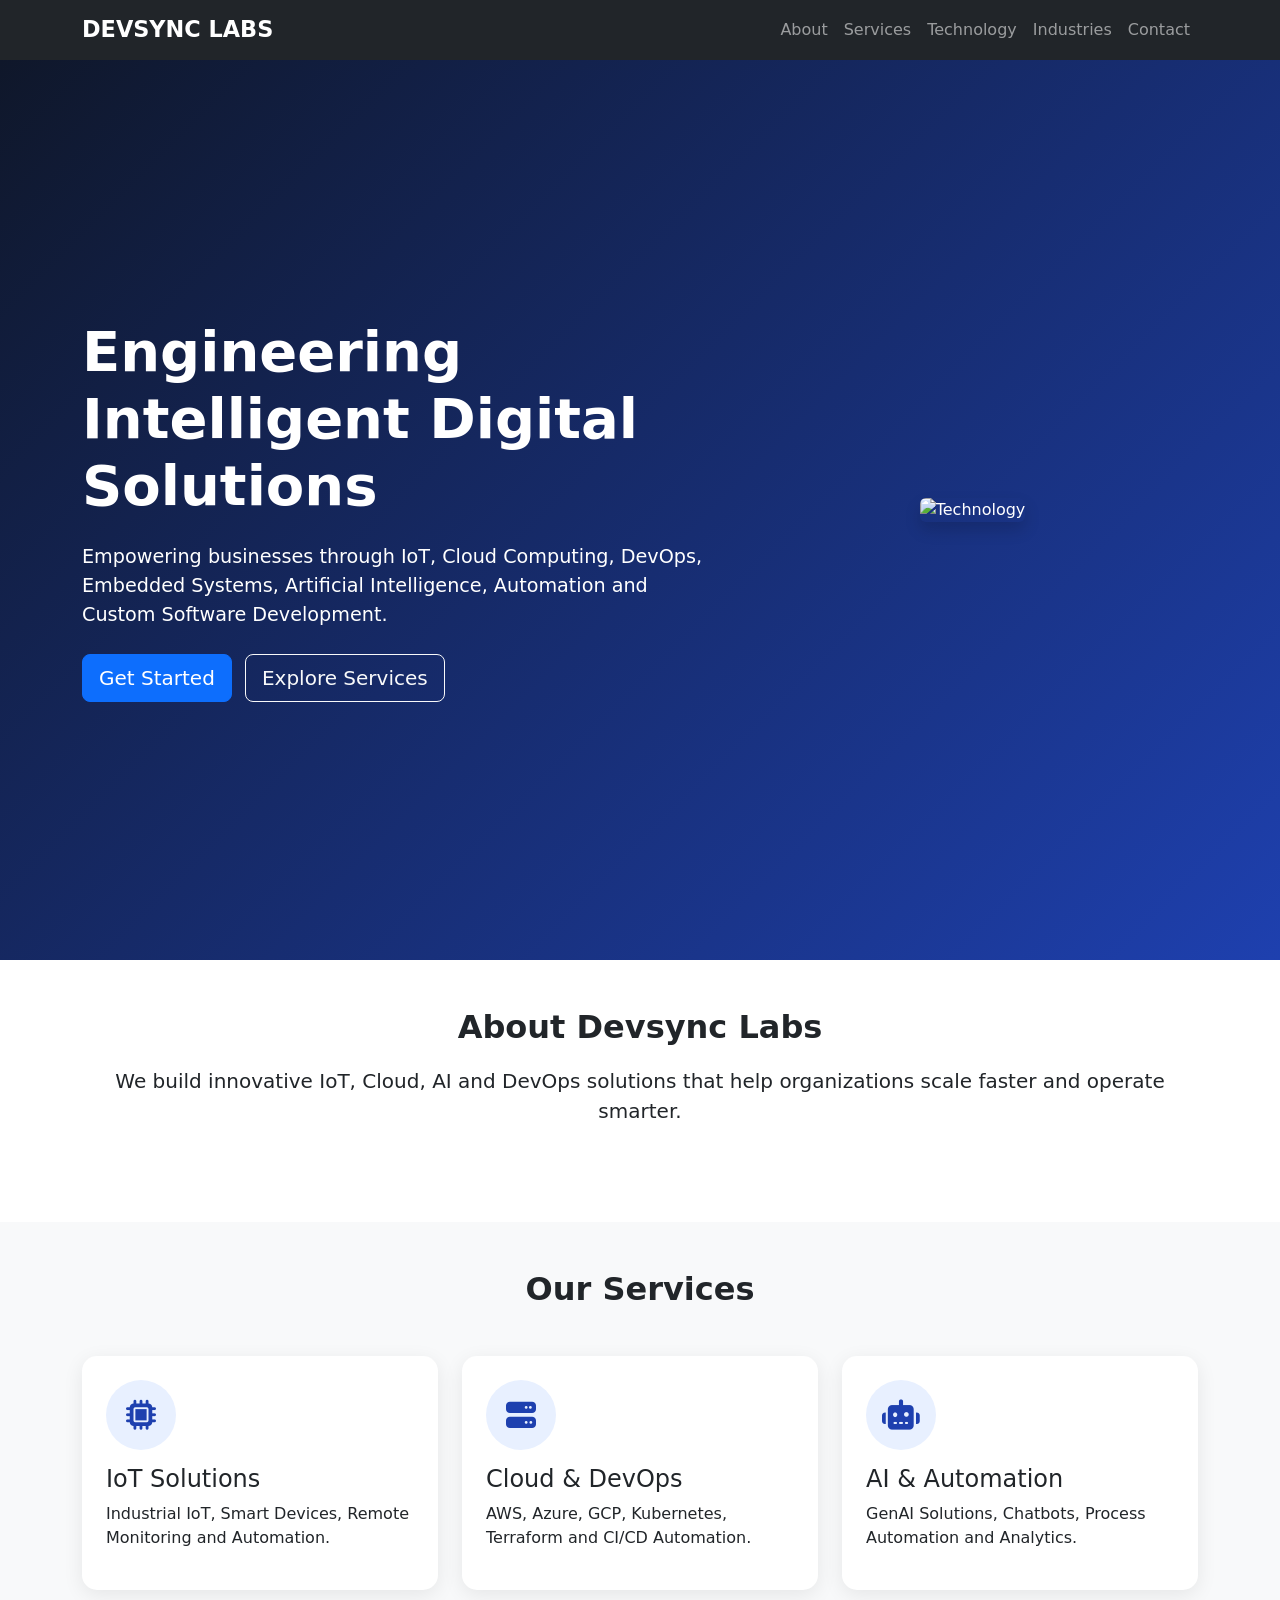
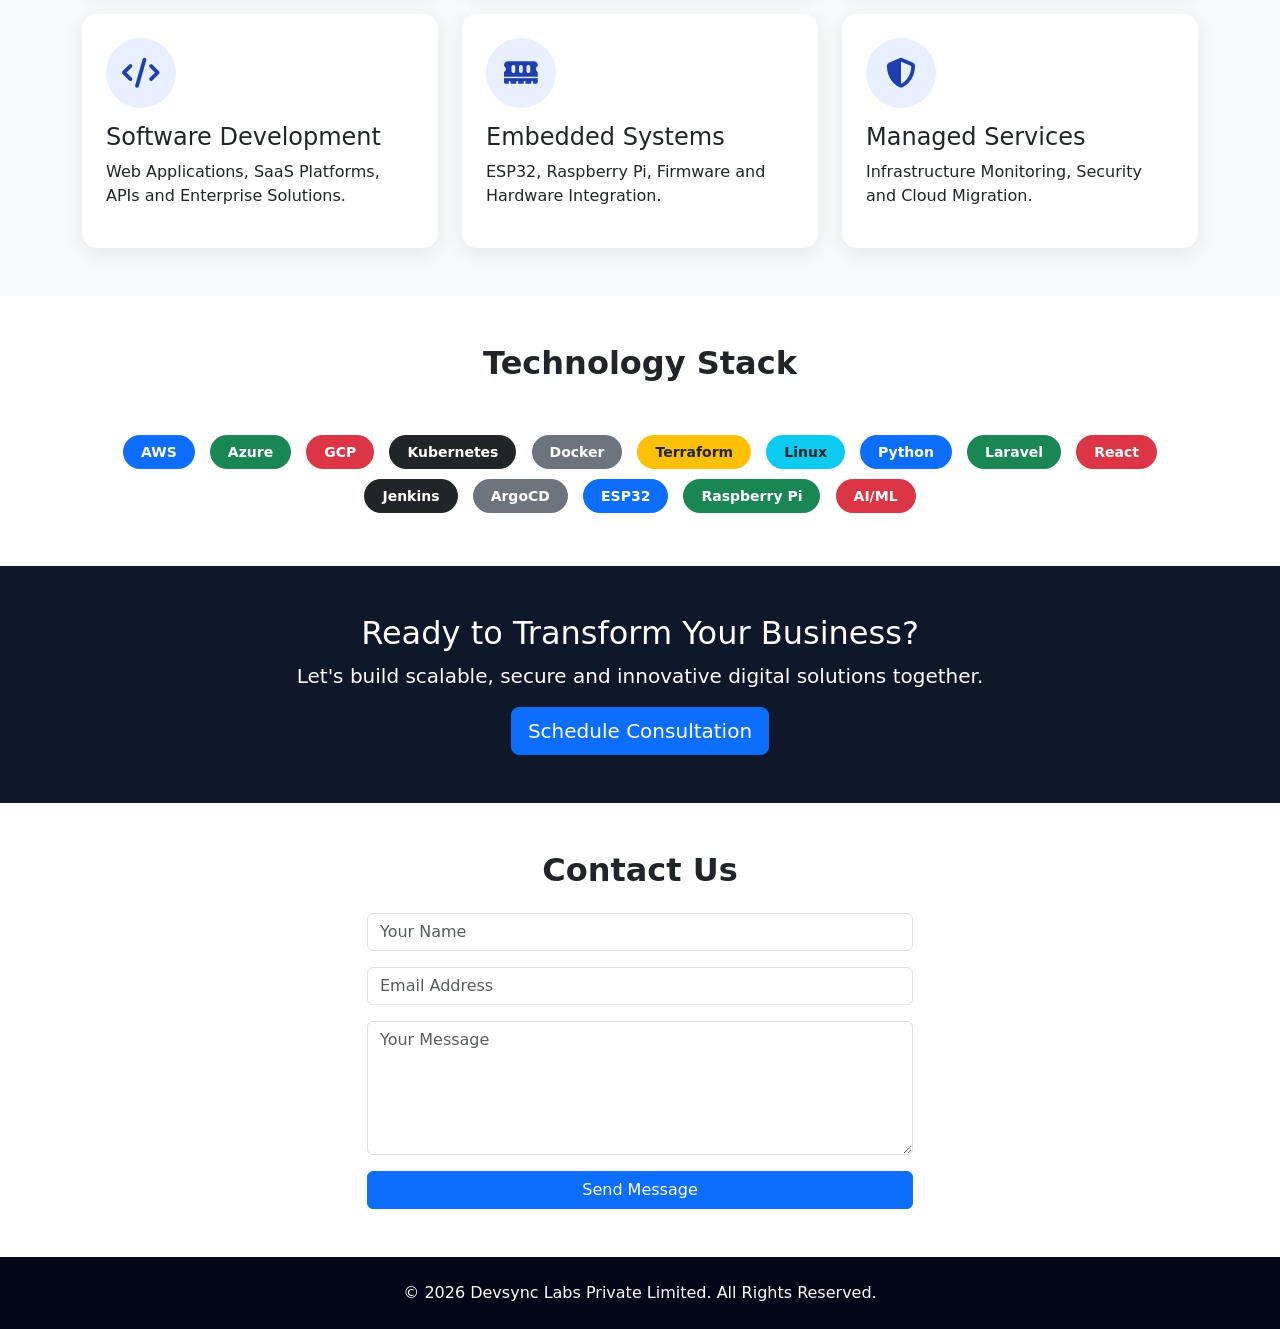
==== index.html @ 6b5f2b38 "Create index.html" ====
<!DOCTYPE html>
<html lang="en">
<head>
<meta charset="UTF-8">
<meta name="viewport" content="width=device-width, initial-scale=1">

<title>Devsync Labs Pvt Ltd | IoT, Cloud, DevOps & AI Solutions</title>

<link href="https://cdn.jsdelivr.net/npm/bootstrap@5.3.3/dist/css/bootstrap.min.css" rel="stylesheet">

<link rel="stylesheet" href="https://cdnjs.cloudflare.com/ajax/libs/font-awesome/6.5.2/css/all.min.css">

<style>

.hero{
    min-height:100vh;
    display:flex;
    align-items:center;
    background:linear-gradient(135deg,#0f172a,#1e40af);
    color:white;
}

.hero h1{
    font-size:3.5rem;
    font-weight:700;
}

.hero p{
    font-size:1.2rem;
}

.section-title{
    font-weight:700;
    margin-bottom:20px;
}

.service-card{
    border:none;
    border-radius:15px;
    transition:0.3s;
    box-shadow:0 5px 20px rgba(0,0,0,.08);
}

.service-card:hover{
    transform:translateY(-8px);
}

.icon-box{
    width:70px;
    height:70px;
    border-radius:50%;
    display:flex;
    align-items:center;
    justify-content:center;
    background:#e8f0ff;
    color:#1e40af;
    font-size:30px;
    margin-bottom:15px;
}

.tech-badge{
    padding:10px 18px;
    border-radius:25px;
    margin:5px;
    font-size:14px;
}

.cta{
    background:#0f172a;
    color:white;
}

footer{
    background:#020617;
    color:white;
}

.navbar-brand{
    font-weight:700;
    font-size:1.4rem;
}

</style>
</head>

<body>

<!-- Navbar -->
<nav class="navbar navbar-expand-lg navbar-dark bg-dark sticky-top">
<div class="container">

<a class="navbar-brand" href="#">
DEVSYNC LABS
</a>

<button class="navbar-toggler"
type="button"
data-bs-toggle="collapse"
data-bs-target="#navMenu">
<span class="navbar-toggler-icon"></span>
</button>

<div class="collapse navbar-collapse" id="navMenu">
<ul class="navbar-nav ms-auto">
<li class="nav-item"><a class="nav-link" href="#about">About</a></li>
<li class="nav-item"><a class="nav-link" href="#services">Services</a></li>
<li class="nav-item"><a class="nav-link" href="#technology">Technology</a></li>
<li class="nav-item"><a class="nav-link" href="#industries">Industries</a></li>
<li class="nav-item"><a class="nav-link" href="#contact">Contact</a></li>
</ul>
</div>

</div>
</nav>

<!-- Hero Section -->
<section class="hero">
<div class="container">

<div class="row align-items-center">

<div class="col-lg-7">

<h1>Engineering Intelligent Digital Solutions</h1>

<p class="mt-4">
Empowering businesses through IoT, Cloud Computing,
DevOps, Embedded Systems, Artificial Intelligence,
Automation and Custom Software Development.
</p>

<div class="mt-4">
<a href="#contact" class="btn btn-primary btn-lg me-2">
Get Started
</a>

<a href="#services" class="btn btn-outline-light btn-lg">
Explore Services
</a>
</div>

</div>

<div class="col-lg-5 text-center mt-5 mt-lg-0">
<img src="https://images.unsplash.com/photo-1518770660439-4636190af475?w=800"
class="img-fluid rounded shadow"
alt="Technology">
</div>

</div>

</div>
</section>

<!-- About -->
<section id="about" class="py-5">
<div class="container">

<div class="text-center mb-5">
<h2 class="section-title">About Devsync Labs</h2>
<p class="lead">
We build innovative IoT, Cloud, AI and DevOps solutions
that help organizations scale faster and operate smarter.
</p>
</div>

</div>
</section>

<!-- Services -->
<section id="services" class="py-5 bg-light">
<div class="container">

<div class="text-center mb-5">
<h2 class="section-title">Our Services</h2>
</div>

<div class="row g-4">

<div class="col-md-6 col-lg-4">
<div class="card service-card h-100 p-4">
<div class="icon-box">
<i class="fas fa-microchip"></i>
</div>
<h4>IoT Solutions</h4>
<p>
Industrial IoT, Smart Devices,
Remote Monitoring and Automation.
</p>
</div>
</div>

<div class="col-md-6 col-lg-4">
<div class="card service-card h-100 p-4">
<div class="icon-box">
<i class="fas fa-server"></i>
</div>
<h4>Cloud & DevOps</h4>
<p>
AWS, Azure, GCP, Kubernetes,
Terraform and CI/CD Automation.
</p>
</div>
</div>

<div class="col-md-6 col-lg-4">
<div class="card service-card h-100 p-4">
<div class="icon-box">
<i class="fas fa-robot"></i>
</div>
<h4>AI & Automation</h4>
<p>
GenAI Solutions, Chatbots,
Process Automation and Analytics.
</p>
</div>
</div>

<div class="col-md-6 col-lg-4">
<div class="card service-card h-100 p-4">
<div class="icon-box">
<i class="fas fa-code"></i>
</div>
<h4>Software Development</h4>
<p>
Web Applications, SaaS Platforms,
APIs and Enterprise Solutions.
</p>
</div>
</div>

<div class="col-md-6 col-lg-4">
<div class="card service-card h-100 p-4">
<div class="icon-box">
<i class="fas fa-memory"></i>
</div>
<h4>Embedded Systems</h4>
<p>
ESP32, Raspberry Pi, Firmware
and Hardware Integration.
</p>
</div>
</div>

<div class="col-md-6 col-lg-4">
<div class="card service-card h-100 p-4">
<div class="icon-box">
<i class="fas fa-shield-alt"></i>
</div>
<h4>Managed Services</h4>
<p>
Infrastructure Monitoring,
Security and Cloud Migration.
</p>
</div>
</div>

</div>
</div>
</section>

<!-- Technology -->
<section id="technology" class="py-5">
<div class="container">

<div class="text-center mb-5">
<h2 class="section-title">Technology Stack</h2>
</div>

<div class="text-center">

<span class="badge bg-primary tech-badge">AWS</span>
<span class="badge bg-success tech-badge">Azure</span>
<span class="badge bg-danger tech-badge">GCP</span>
<span class="badge bg-dark tech-badge">Kubernetes</span>
<span class="badge bg-secondary tech-badge">Docker</span>
<span class="badge bg-warning text-dark tech-badge">Terraform</span>
<span class="badge bg-info text-dark tech-badge">Linux</span>
<span class="badge bg-primary tech-badge">Python</span>
<span class="badge bg-success tech-badge">Laravel</span>
<span class="badge bg-danger tech-badge">React</span>
<span class="badge bg-dark tech-badge">Jenkins</span>
<span class="badge bg-secondary tech-badge">ArgoCD</span>
<span class="badge bg-primary tech-badge">ESP32</span>
<span class="badge bg-success tech-badge">Raspberry Pi</span>
<span class="badge bg-danger tech-badge">AI/ML</span>

</div>

</div>
</section>

<!-- CTA -->
<section class="cta py-5">
<div class="container text-center">

<h2>Ready to Transform Your Business?</h2>

<p class="lead">
Let's build scalable, secure and innovative digital solutions together.
</p>

<a href="#contact" class="btn btn-primary btn-lg">
Schedule Consultation
</a>

</div>
</section>

<!-- Contact -->
<section id="contact" class="py-5">
<div class="container">

<div class="text-center mb-4">
<h2 class="section-title">Contact Us</h2>
</div>

<div class="row justify-content-center">

<div class="col-lg-6">

<form>

<div class="mb-3">
<input type="text"
class="form-control"
placeholder="Your Name">
</div>

<div class="mb-3">
<input type="email"
class="form-control"
placeholder="Email Address">
</div>

<div class="mb-3">
<textarea
class="form-control"
rows="5"
placeholder="Your Message"></textarea>
</div>

<button class="btn btn-primary w-100">
Send Message
</button>

</form>

</div>

</div>

</div>
</section>

<footer class="py-4 text-center">
<div class="container">
<p class="mb-0">
© 2026 Devsync Labs Private Limited. All Rights Reserved.
</p>
</div>
</footer>

<script src="https://cdn.jsdelivr.net/npm/bootstrap@5.3.3/dist/js/bootstrap.bundle.min.js"></script>

</body>
</html>
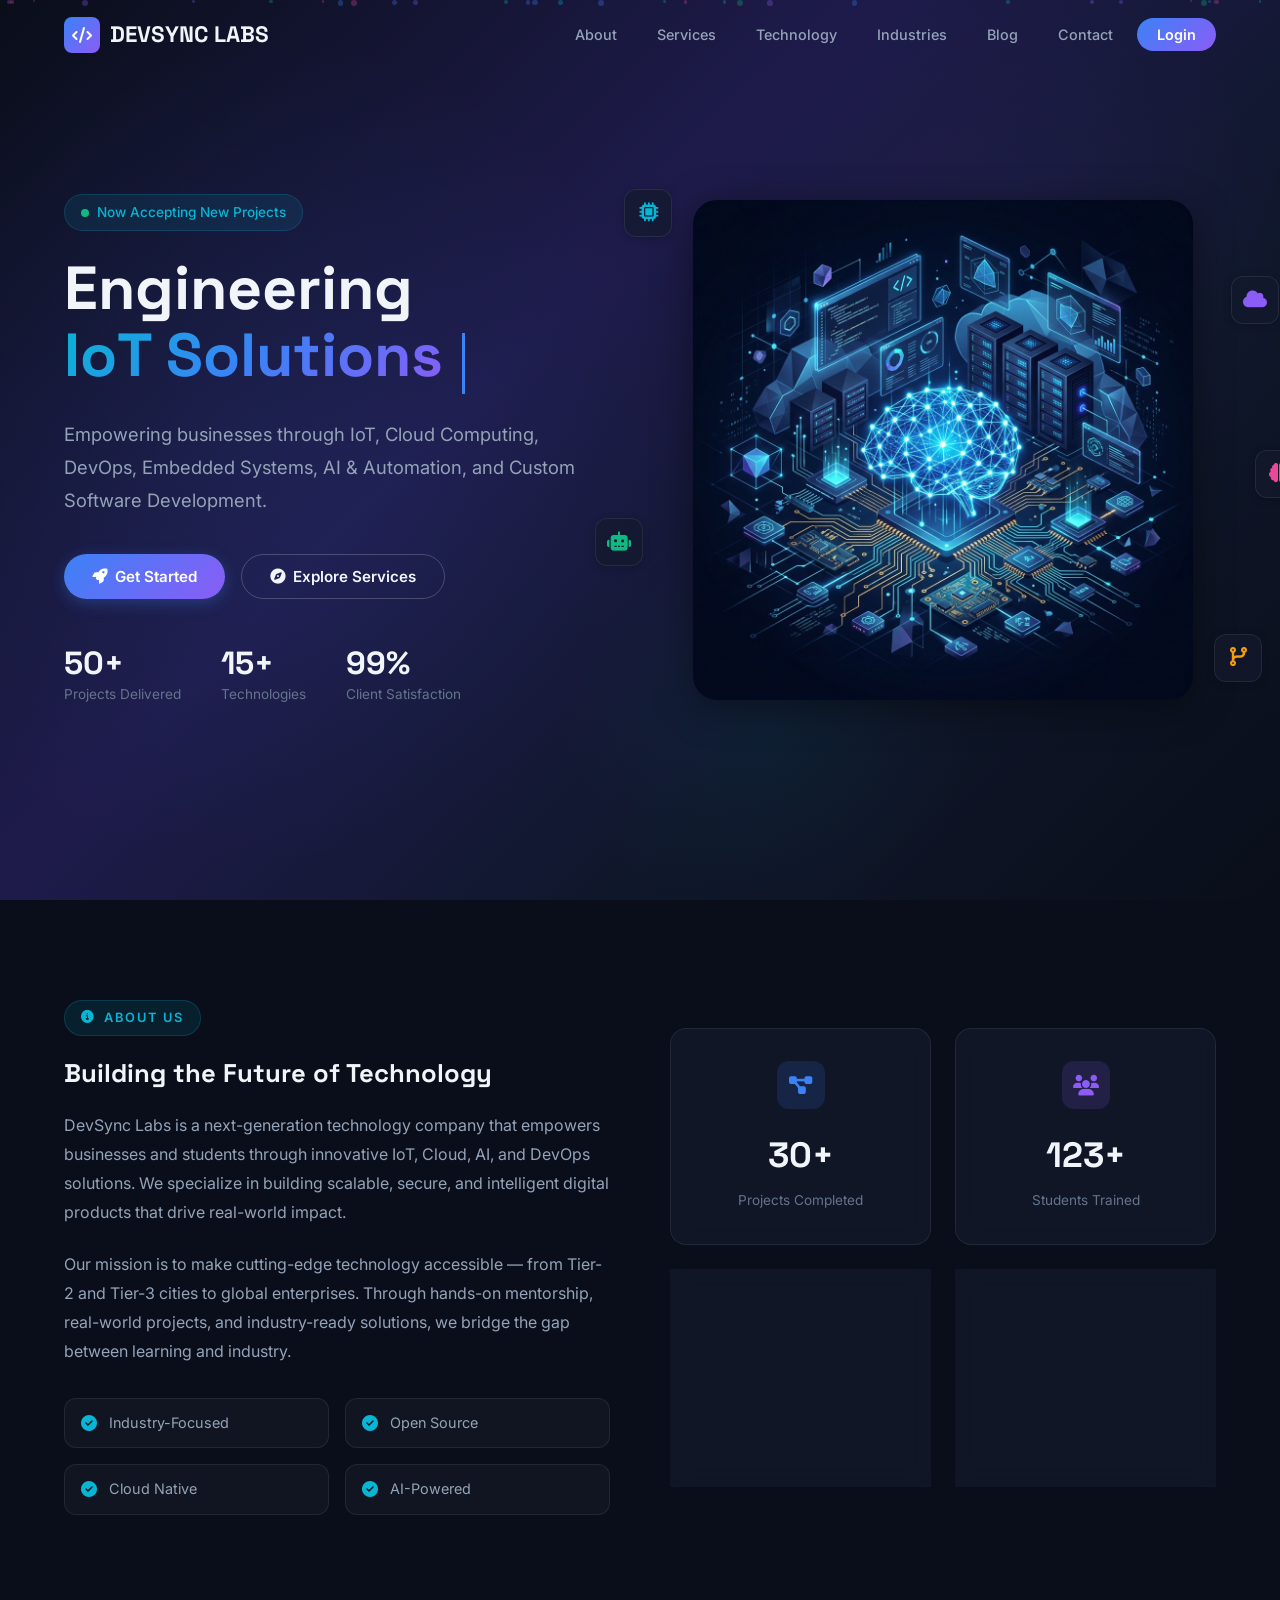
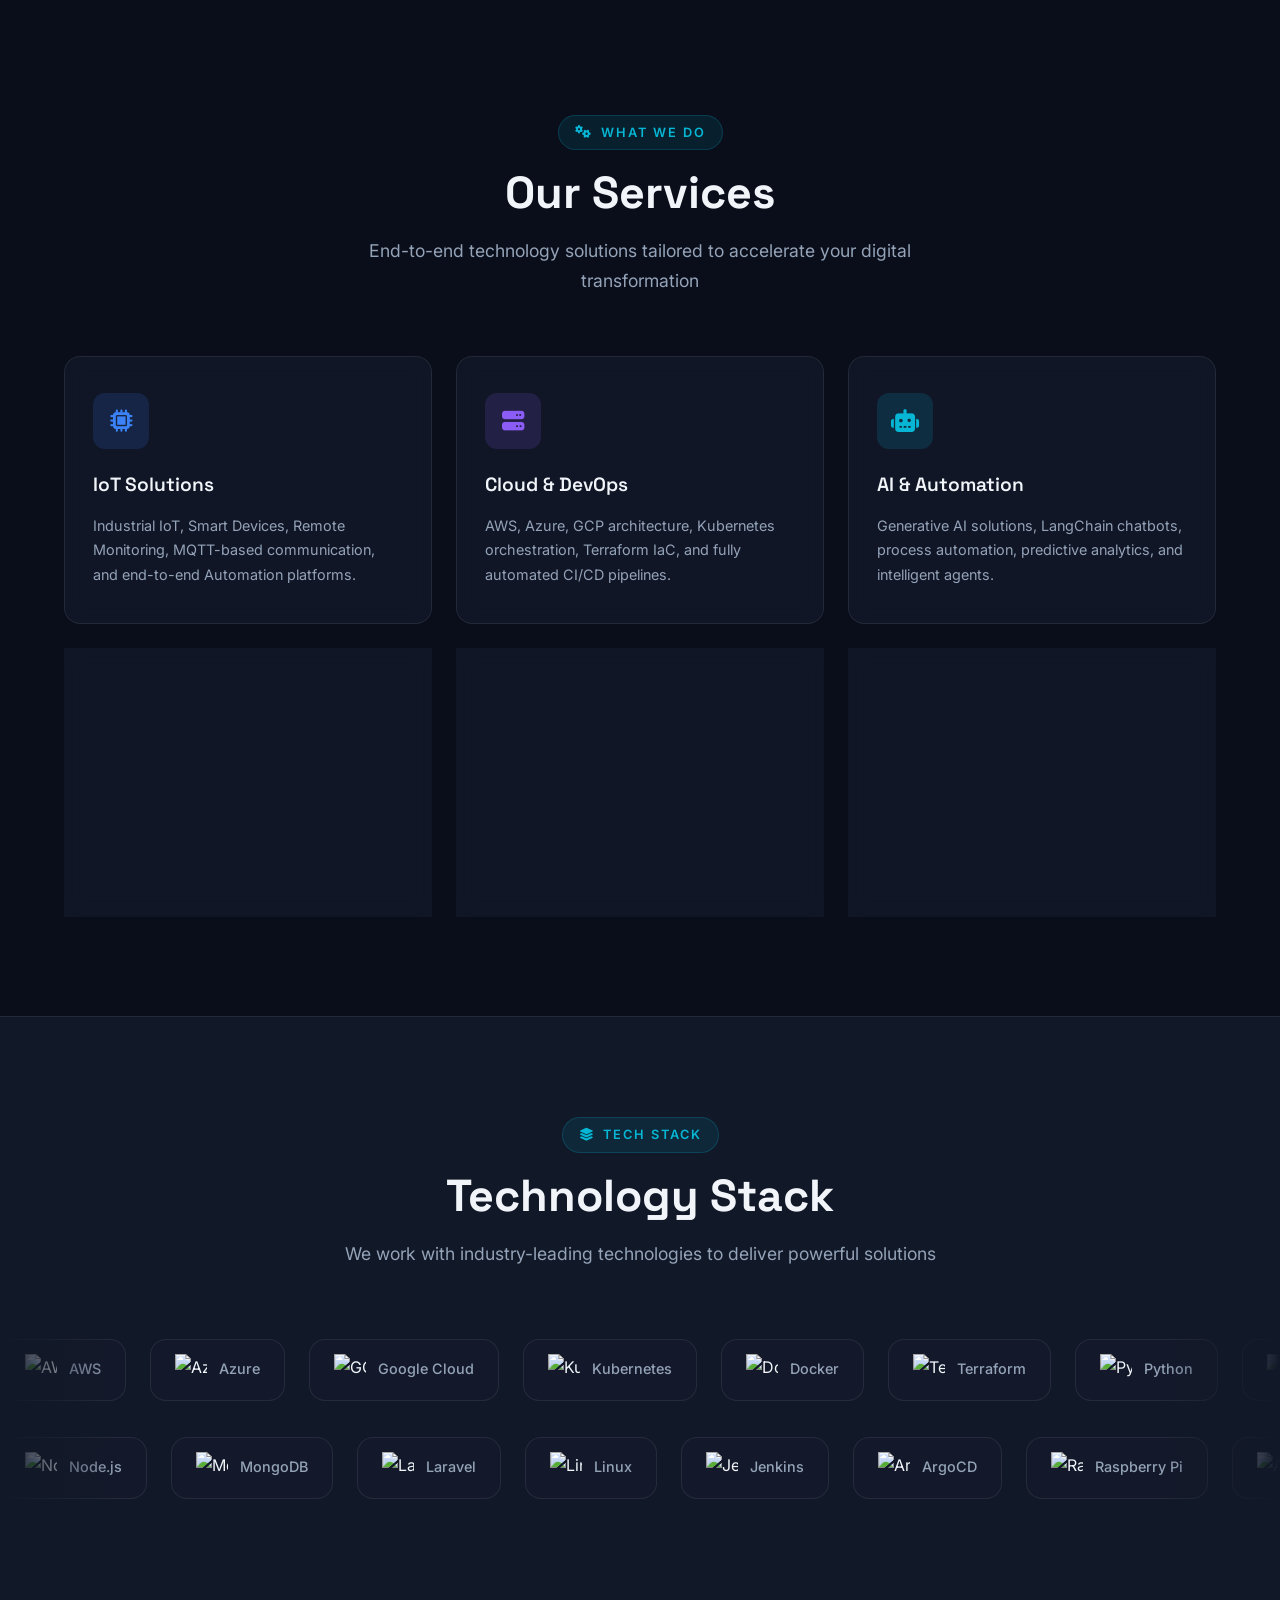
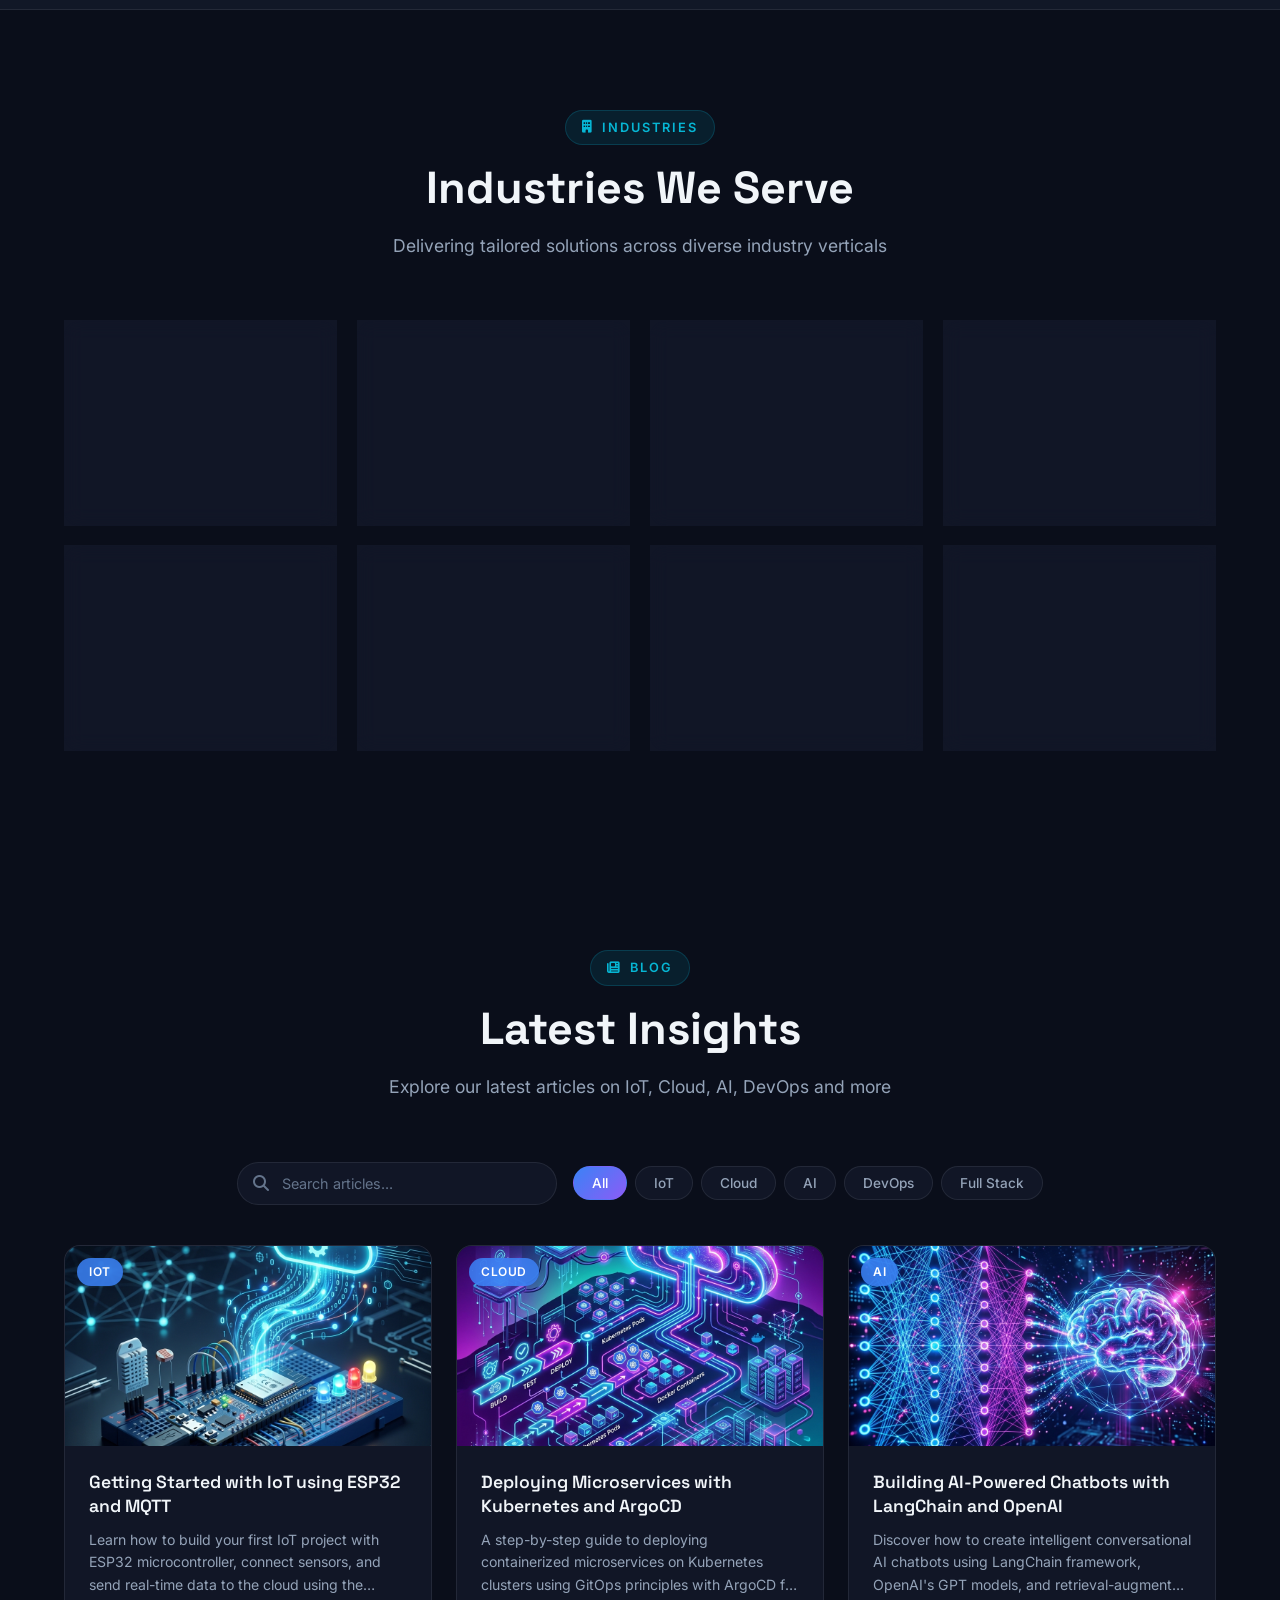
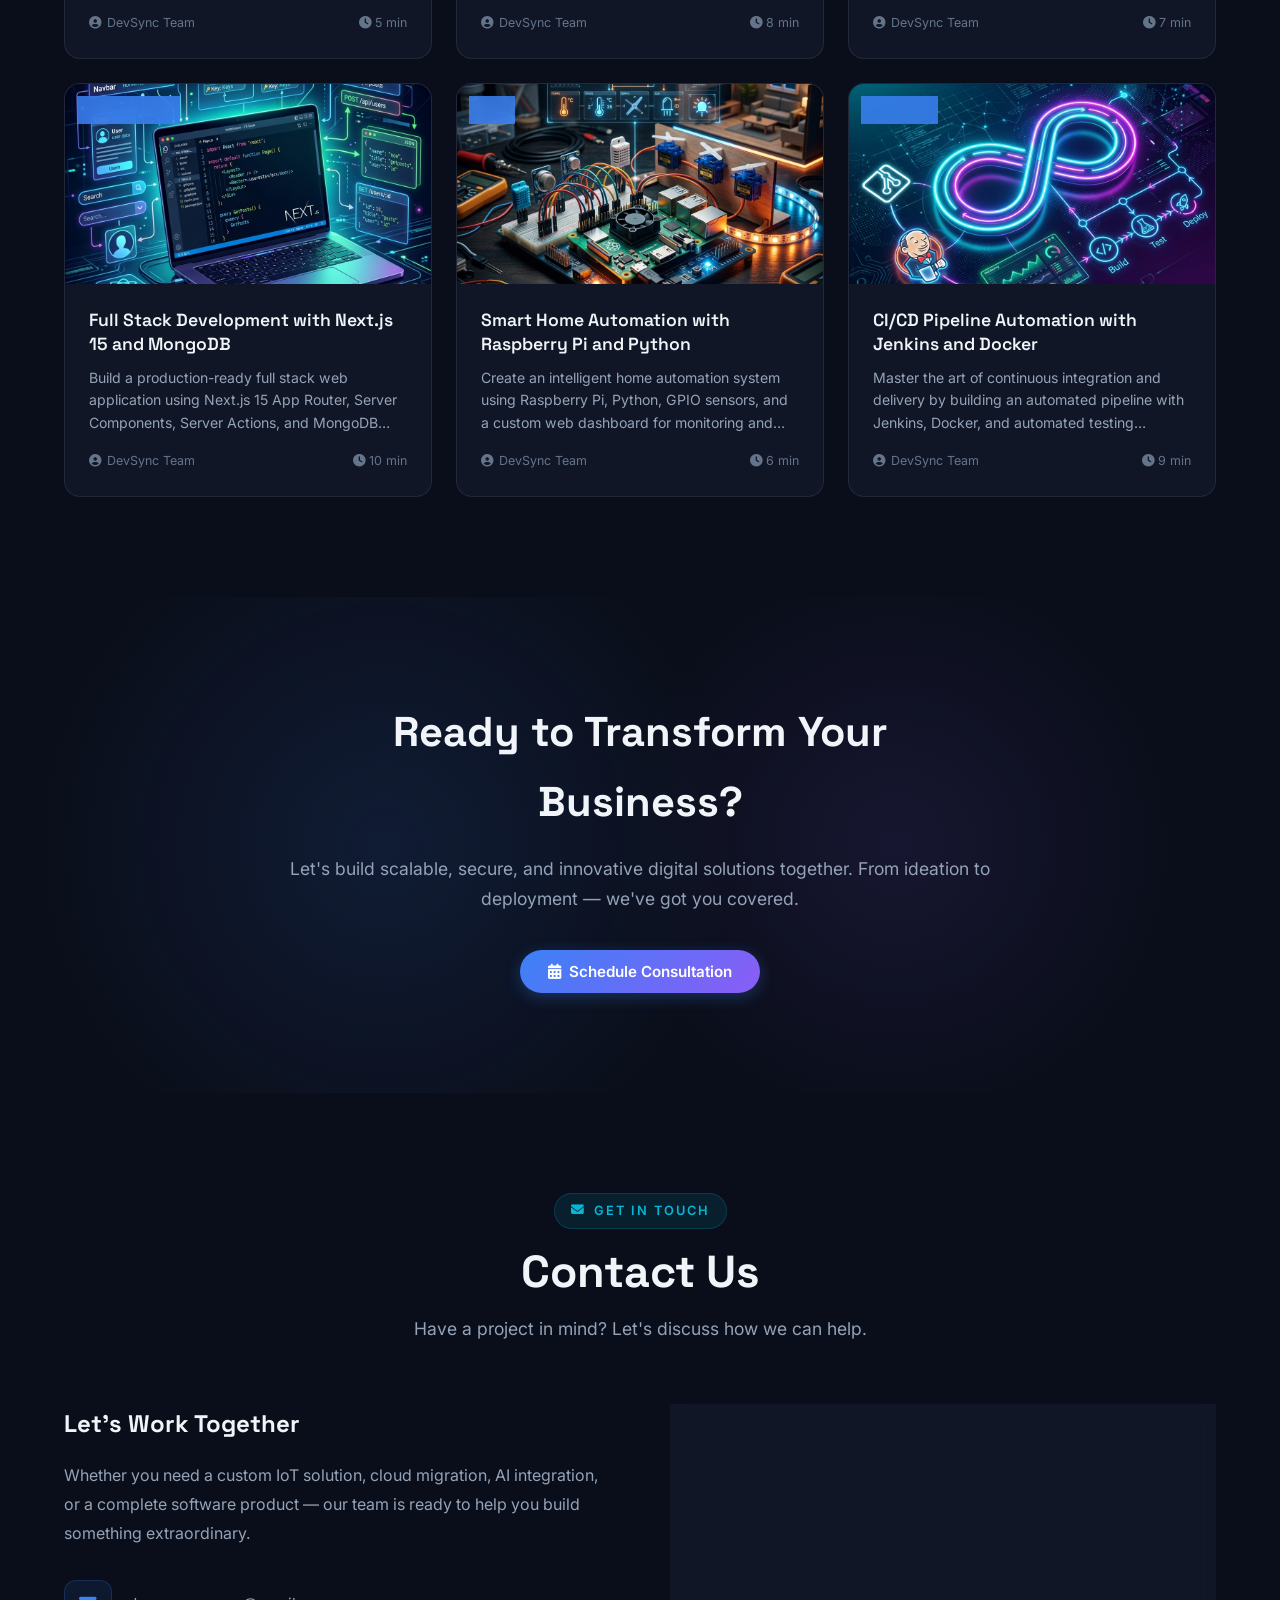
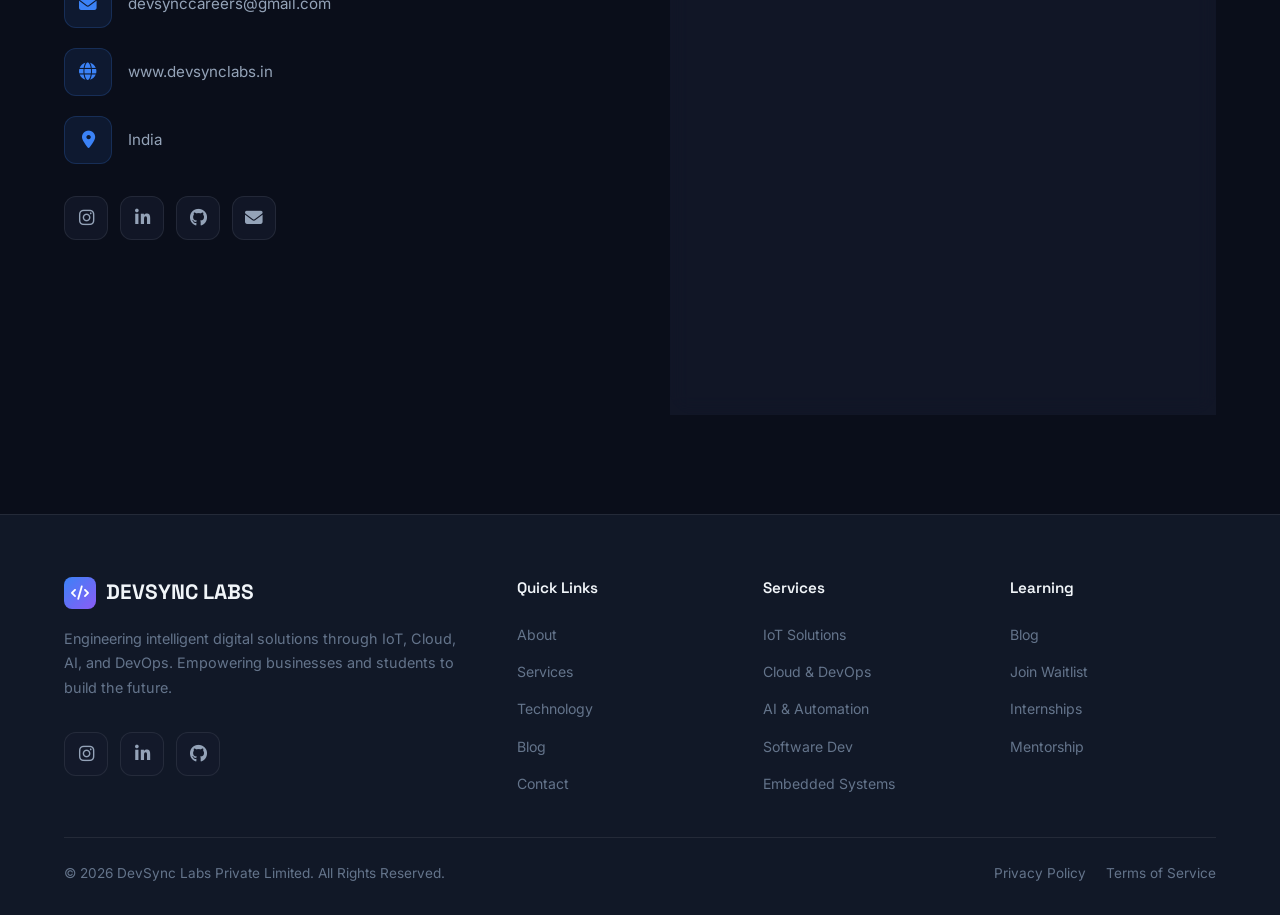
==== commit 7aa1d92c: "feat: Complete website redesign with premium dark UI, animated tech logos, blog section, and login p" ====
--- a/index.html
+++ b/index.html
@@ -1,368 +1,732 @@
-
 <!DOCTYPE html>
 <html lang="en">
+
 <head>
-<meta charset="UTF-8">
-<meta name="viewport" content="width=device-width, initial-scale=1">
-
-<title>Devsync Labs Pvt Ltd | IoT, Cloud, DevOps & AI Solutions</title>
-
-<link href="https://cdn.jsdelivr.net/npm/bootstrap@5.3.3/dist/css/bootstrap.min.css" rel="stylesheet">
-
-<link rel="stylesheet" href="https://cdnjs.cloudflare.com/ajax/libs/font-awesome/6.5.2/css/all.min.css">
-
-<style>
-
-.hero{
-    min-height:100vh;
-    display:flex;
-    align-items:center;
-    background:linear-gradient(135deg,#0f172a,#1e40af);
-    color:white;
-}
-
-.hero h1{
-    font-size:3.5rem;
-    font-weight:700;
-}
-
-.hero p{
-    font-size:1.2rem;
-}
-
-.section-title{
-    font-weight:700;
-    margin-bottom:20px;
-}
-
-.service-card{
-    border:none;
-    border-radius:15px;
-    transition:0.3s;
-    box-shadow:0 5px 20px rgba(0,0,0,.08);
-}
-
-.service-card:hover{
-    transform:translateY(-8px);
-}
-
-.icon-box{
-    width:70px;
-    height:70px;
-    border-radius:50%;
-    display:flex;
-    align-items:center;
-    justify-content:center;
-    background:#e8f0ff;
-    color:#1e40af;
-    font-size:30px;
-    margin-bottom:15px;
-}
-
-.tech-badge{
-    padding:10px 18px;
-    border-radius:25px;
-    margin:5px;
-    font-size:14px;
-}
-
-.cta{
-    background:#0f172a;
-    color:white;
-}
-
-footer{
-    background:#020617;
-    color:white;
-}
-
-.navbar-brand{
-    font-weight:700;
-    font-size:1.4rem;
-}
-
-</style>
+  <meta charset="UTF-8">
+  <meta name="viewport" content="width=device-width, initial-scale=1">
+
+  <title>DevSync Labs Pvt Ltd | IoT, Cloud, DevOps & AI Solutions</title>
+  <meta name="description"
+    content="DevSync Labs builds innovative IoT, Cloud, AI, DevOps and Embedded Systems solutions. We empower businesses through cutting-edge technology and custom software development.">
+  <meta name="keywords"
+    content="IoT, Cloud Computing, DevOps, AI, Embedded Systems, Software Development, DevSync Labs">
+  <meta name="author" content="DevSync Labs Pvt Ltd">
+
+  <!-- Favicon -->
+  <link rel="icon" type="image/png" href="Chat.png">
+
+  <!-- Google Fonts -->
+  <link rel="preconnect" href="https://fonts.googleapis.com">
+  <link rel="preconnect" href="https://fonts.gstatic.com" crossorigin>
+
+  <!-- Font Awesome -->
+  <link rel="stylesheet" href="https://cdnjs.cloudflare.com/ajax/libs/font-awesome/6.5.2/css/all.min.css">
+
+  <!-- Custom CSS -->
+  <link rel="stylesheet" href="css/style.css">
 </head>
 
 <body>
 
-<!-- Navbar -->
-<nav class="navbar navbar-expand-lg navbar-dark bg-dark sticky-top">
-<div class="container">
-
-<a class="navbar-brand" href="#">
-DEVSYNC LABS
-</a>
-
-<button class="navbar-toggler"
-type="button"
-data-bs-toggle="collapse"
-data-bs-target="#navMenu">
-<span class="navbar-toggler-icon"></span>
-</button>
-
-<div class="collapse navbar-collapse" id="navMenu">
-<ul class="navbar-nav ms-auto">
-<li class="nav-item"><a class="nav-link" href="#about">About</a></li>
-<li class="nav-item"><a class="nav-link" href="#services">Services</a></li>
-<li class="nav-item"><a class="nav-link" href="#technology">Technology</a></li>
-<li class="nav-item"><a class="nav-link" href="#industries">Industries</a></li>
-<li class="nav-item"><a class="nav-link" href="#contact">Contact</a></li>
-</ul>
-</div>
-
-</div>
-</nav>
-
-<!-- Hero Section -->
-<section class="hero">
-<div class="container">
-
-<div class="row align-items-center">
-
-<div class="col-lg-7">
-
-<h1>Engineering Intelligent Digital Solutions</h1>
-
-<p class="mt-4">
-Empowering businesses through IoT, Cloud Computing,
-DevOps, Embedded Systems, Artificial Intelligence,
-Automation and Custom Software Development.
-</p>
-
-<div class="mt-4">
-<a href="#contact" class="btn btn-primary btn-lg me-2">
-Get Started
-</a>
-
-<a href="#services" class="btn btn-outline-light btn-lg">
-Explore Services
-</a>
-</div>
-
-</div>
-
-<div class="col-lg-5 text-center mt-5 mt-lg-0">
-<img src="https://images.unsplash.com/photo-1518770660439-4636190af475?w=800"
-class="img-fluid rounded shadow"
-alt="Technology">
-</div>
-
-</div>
-
-</div>
-</section>
-
-<!-- About -->
-<section id="about" class="py-5">
-<div class="container">
-
-<div class="text-center mb-5">
-<h2 class="section-title">About Devsync Labs</h2>
-<p class="lead">
-We build innovative IoT, Cloud, AI and DevOps solutions
-that help organizations scale faster and operate smarter.
-</p>
-</div>
-
-</div>
-</section>
-
-<!-- Services -->
-<section id="services" class="py-5 bg-light">
-<div class="container">
-
-<div class="text-center mb-5">
-<h2 class="section-title">Our Services</h2>
-</div>
-
-<div class="row g-4">
-
-<div class="col-md-6 col-lg-4">
-<div class="card service-card h-100 p-4">
-<div class="icon-box">
-<i class="fas fa-microchip"></i>
-</div>
-<h4>IoT Solutions</h4>
-<p>
-Industrial IoT, Smart Devices,
-Remote Monitoring and Automation.
-</p>
-</div>
-</div>
-
-<div class="col-md-6 col-lg-4">
-<div class="card service-card h-100 p-4">
-<div class="icon-box">
-<i class="fas fa-server"></i>
-</div>
-<h4>Cloud & DevOps</h4>
-<p>
-AWS, Azure, GCP, Kubernetes,
-Terraform and CI/CD Automation.
-</p>
-</div>
-</div>
-
-<div class="col-md-6 col-lg-4">
-<div class="card service-card h-100 p-4">
-<div class="icon-box">
-<i class="fas fa-robot"></i>
-</div>
-<h4>AI & Automation</h4>
-<p>
-GenAI Solutions, Chatbots,
-Process Automation and Analytics.
-</p>
-</div>
-</div>
-
-<div class="col-md-6 col-lg-4">
-<div class="card service-card h-100 p-4">
-<div class="icon-box">
-<i class="fas fa-code"></i>
-</div>
-<h4>Software Development</h4>
-<p>
-Web Applications, SaaS Platforms,
-APIs and Enterprise Solutions.
-</p>
-</div>
-</div>
-
-<div class="col-md-6 col-lg-4">
-<div class="card service-card h-100 p-4">
-<div class="icon-box">
-<i class="fas fa-memory"></i>
-</div>
-<h4>Embedded Systems</h4>
-<p>
-ESP32, Raspberry Pi, Firmware
-and Hardware Integration.
-</p>
-</div>
-</div>
-
-<div class="col-md-6 col-lg-4">
-<div class="card service-card h-100 p-4">
-<div class="icon-box">
-<i class="fas fa-shield-alt"></i>
-</div>
-<h4>Managed Services</h4>
-<p>
-Infrastructure Monitoring,
-Security and Cloud Migration.
-</p>
-</div>
-</div>
-
-</div>
-</div>
-</section>
-
-<!-- Technology -->
-<section id="technology" class="py-5">
-<div class="container">
-
-<div class="text-center mb-5">
-<h2 class="section-title">Technology Stack</h2>
-</div>
-
-<div class="text-center">
-
-<span class="badge bg-primary tech-badge">AWS</span>
-<span class="badge bg-success tech-badge">Azure</span>
-<span class="badge bg-danger tech-badge">GCP</span>
-<span class="badge bg-dark tech-badge">Kubernetes</span>
-<span class="badge bg-secondary tech-badge">Docker</span>
-<span class="badge bg-warning text-dark tech-badge">Terraform</span>
-<span class="badge bg-info text-dark tech-badge">Linux</span>
-<span class="badge bg-primary tech-badge">Python</span>
-<span class="badge bg-success tech-badge">Laravel</span>
-<span class="badge bg-danger tech-badge">React</span>
-<span class="badge bg-dark tech-badge">Jenkins</span>
-<span class="badge bg-secondary tech-badge">ArgoCD</span>
-<span class="badge bg-primary tech-badge">ESP32</span>
-<span class="badge bg-success tech-badge">Raspberry Pi</span>
-<span class="badge bg-danger tech-badge">AI/ML</span>
-
-</div>
-
-</div>
-</section>
-
-<!-- CTA -->
-<section class="cta py-5">
-<div class="container text-center">
-
-<h2>Ready to Transform Your Business?</h2>
-
-<p class="lead">
-Let's build scalable, secure and innovative digital solutions together.
-</p>
-
-<a href="#contact" class="btn btn-primary btn-lg">
-Schedule Consultation
-</a>
-
-</div>
-</section>
-
-<!-- Contact -->
-<section id="contact" class="py-5">
-<div class="container">
-
-<div class="text-center mb-4">
-<h2 class="section-title">Contact Us</h2>
-</div>
-
-<div class="row justify-content-center">
-
-<div class="col-lg-6">
-
-<form>
-
-<div class="mb-3">
-<input type="text"
-class="form-control"
-placeholder="Your Name">
-</div>
-
-<div class="mb-3">
-<input type="email"
-class="form-control"
-placeholder="Email Address">
-</div>
-
-<div class="mb-3">
-<textarea
-class="form-control"
-rows="5"
-placeholder="Your Message"></textarea>
-</div>
-
-<button class="btn btn-primary w-100">
-Send Message
-</button>
-
-</form>
-
-</div>
-
-</div>
-
-</div>
-</section>
-
-<footer class="py-4 text-center">
-<div class="container">
-<p class="mb-0">
-© 2026 Devsync Labs Private Limited. All Rights Reserved.
-</p>
-</div>
-</footer>
-
-<script src="https://cdn.jsdelivr.net/npm/bootstrap@5.3.3/dist/js/bootstrap.bundle.min.js"></script>
+  <!-- ========== NAVBAR ========== -->
+  <nav class="navbar" id="navbar">
+    <div class="container">
+      <a class="navbar-brand" href="#">
+        <div class="brand-icon"><i class="fas fa-code"></i></div>
+        DEVSYNC LABS
+      </a>
+
+      <ul class="nav-links" id="nav-links">
+        <li><a href="#about">About</a></li>
+        <li><a href="#services">Services</a></li>
+        <li><a href="#technology">Technology</a></li>
+        <li><a href="#industries">Industries</a></li>
+        <li><a href="#blog">Blog</a></li>
+        <li><a href="#contact">Contact</a></li>
+        <li><a href="login.html" class="nav-cta">Login</a></li>
+      </ul>
+
+      <button class="mobile-toggle" id="mobile-toggle" aria-label="Toggle navigation">
+        <i class="fas fa-bars"></i>
+      </button>
+    </div>
+  </nav>
+
+  <!-- ========== HERO ========== -->
+  <section class="hero" id="hero">
+    <div class="hero-particles"></div>
+
+    <div class="container">
+      <div class="hero-content">
+        <div class="hero-badge">
+          <span class="pulse-dot"></span>
+          Now Accepting New Projects
+        </div>
+
+        <h1 class="hero-title">
+          Engineering<br>
+          <span class="gradient-text" id="typewriter-text">Intelligent Solutions</span>
+          <span class="typewriter-cursor"></span>
+        </h1>
+
+        <p class="hero-description">
+          Empowering businesses through IoT, Cloud Computing, DevOps,
+          Embedded Systems, AI & Automation, and Custom Software Development.
+        </p>
+
+        <div class="hero-buttons">
+          <a href="#contact" class="btn btn-primary">
+            <i class="fas fa-rocket"></i> Get Started
+          </a>
+          <a href="#services" class="btn btn-outline">
+            <i class="fas fa-compass"></i> Explore Services
+          </a>
+        </div>
+
+        <div class="hero-stats">
+          <div class="hero-stat">
+            <div class="stat-number" data-count="50" data-suffix="+">0</div>
+            <div class="stat-label">Projects Delivered</div>
+          </div>
+          <div class="hero-stat">
+            <div class="stat-number" data-count="15" data-suffix="+">0</div>
+            <div class="stat-label">Technologies</div>
+          </div>
+          <div class="hero-stat">
+            <div class="stat-number" data-count="99" data-suffix="%">0</div>
+            <div class="stat-label">Client Satisfaction</div>
+          </div>
+        </div>
+      </div>
+
+      <div class="hero-visual">
+        <div class="hero-image-wrapper">
+          <img src="assets/hero-illustration.png" alt="DevSync Labs - Intelligent Digital Solutions">
+          <div class="floating-icons">
+            <div class="floating-icon"><i class="fas fa-microchip"></i></div>
+            <div class="floating-icon"><i class="fas fa-cloud"></i></div>
+            <div class="floating-icon"><i class="fas fa-robot"></i></div>
+            <div class="floating-icon"><i class="fas fa-code-branch"></i></div>
+            <div class="floating-icon"><i class="fas fa-brain"></i></div>
+          </div>
+        </div>
+      </div>
+    </div>
+  </section>
+
+  <!-- ========== ABOUT ========== -->
+  <section id="about" class="section">
+    <div class="container">
+      <div class="about-grid">
+        <div class="about-content reveal">
+          <span class="section-label"><i class="fas fa-info-circle"></i> About Us</span>
+          <h3>Building the Future of Technology</h3>
+          <p>
+            DevSync Labs is a next-generation technology company that empowers
+            businesses and students through innovative IoT, Cloud, AI, and DevOps
+            solutions. We specialize in building scalable, secure, and intelligent
+            digital products that drive real-world impact.
+          </p>
+          <p>
+            Our mission is to make cutting-edge technology accessible — from
+            Tier-2 and Tier-3 cities to global enterprises. Through hands-on
+            mentorship, real-world projects, and industry-ready solutions,
+            we bridge the gap between learning and industry.
+          </p>
+
+          <div class="about-features">
+            <div class="about-feature">
+              <i class="fas fa-check-circle"></i> Industry-Focused
+            </div>
+            <div class="about-feature">
+              <i class="fas fa-check-circle"></i> Open Source
+            </div>
+            <div class="about-feature">
+              <i class="fas fa-check-circle"></i> Cloud Native
+            </div>
+            <div class="about-feature">
+              <i class="fas fa-check-circle"></i> AI-Powered
+            </div>
+          </div>
+        </div>
+
+        <div class="about-stats reveal reveal-delay-2">
+          <div class="stat-card">
+            <div class="stat-icon"><i class="fas fa-project-diagram"></i></div>
+            <div class="stat-number" data-count="50" data-suffix="+">0</div>
+            <div class="stat-label">Projects Completed</div>
+          </div>
+          <div class="stat-card">
+            <div class="stat-icon"><i class="fas fa-users"></i></div>
+            <div class="stat-number" data-count="200" data-suffix="+">0</div>
+            <div class="stat-label">Students Trained</div>
+          </div>
+          <div class="stat-card">
+            <div class="stat-icon"><i class="fas fa-laptop-code"></i></div>
+            <div class="stat-number" data-count="15" data-suffix="+">0</div>
+            <div class="stat-label">Technologies</div>
+          </div>
+          <div class="stat-card">
+            <div class="stat-icon"><i class="fas fa-handshake"></i></div>
+            <div class="stat-number" data-count="30" data-suffix="+">0</div>
+            <div class="stat-label">Happy Clients</div>
+          </div>
+        </div>
+      </div>
+    </div>
+  </section>
+
+  <!-- ========== SERVICES ========== -->
+  <section id="services" class="section">
+    <div class="container">
+      <div class="section-header reveal">
+        <span class="section-label"><i class="fas fa-cogs"></i> What We Do</span>
+        <h2 class="section-title">Our Services</h2>
+        <p class="section-subtitle">
+          End-to-end technology solutions tailored to accelerate your digital transformation
+        </p>
+      </div>
+
+      <div class="services-grid">
+        <div class="service-card reveal reveal-delay-1">
+          <div class="service-icon"><i class="fas fa-microchip"></i></div>
+          <h3>IoT Solutions</h3>
+          <p>Industrial IoT, Smart Devices, Remote Monitoring, MQTT-based communication, and end-to-end Automation
+            platforms.</p>
+        </div>
+
+        <div class="service-card reveal reveal-delay-2">
+          <div class="service-icon"><i class="fas fa-server"></i></div>
+          <h3>Cloud & DevOps</h3>
+          <p>AWS, Azure, GCP architecture, Kubernetes orchestration, Terraform IaC, and fully automated CI/CD pipelines.
+          </p>
+        </div>
+
+        <div class="service-card reveal reveal-delay-3">
+          <div class="service-icon"><i class="fas fa-robot"></i></div>
+          <h3>AI & Automation</h3>
+          <p>Generative AI solutions, LangChain chatbots, process automation, predictive analytics, and intelligent
+            agents.</p>
+        </div>
+
+        <div class="service-card reveal reveal-delay-1">
+          <div class="service-icon"><i class="fas fa-code"></i></div>
+          <h3>Software Development</h3>
+          <p>Full stack web apps, SaaS platforms, REST APIs, enterprise solutions, and modern React/Next.js frontends.
+          </p>
+        </div>
+
+        <div class="service-card reveal reveal-delay-2">
+          <div class="service-icon"><i class="fas fa-memory"></i></div>
+          <h3>Embedded Systems</h3>
+          <p>ESP32, Raspberry Pi, firmware development, hardware integration, sensor networks, and edge computing.</p>
+        </div>
+
+        <div class="service-card reveal reveal-delay-3">
+          <div class="service-icon"><i class="fas fa-shield-alt"></i></div>
+          <h3>Managed Services</h3>
+          <p>Infrastructure monitoring, cloud migration, security audits, 24/7 support, and performance optimization.
+          </p>
+        </div>
+      </div>
+    </div>
+  </section>
+
+  <!-- ========== TECHNOLOGY STACK ========== -->
+  <section id="technology" class="section tech-section">
+    <div class="container">
+      <div class="section-header reveal">
+        <span class="section-label"><i class="fas fa-layer-group"></i> Tech Stack</span>
+        <h2 class="section-title">Technology Stack</h2>
+        <p class="section-subtitle">
+          We work with industry-leading technologies to deliver powerful solutions
+        </p>
+      </div>
+    </div>
+
+    <!-- Marquee Row 1 -->
+    <div class="marquee-wrapper">
+      <div class="marquee-track">
+        <!-- Set 1 -->
+        <div class="tech-logo-card">
+          <img
+            src="https://cdn.jsdelivr.net/gh/devicons/devicon@latest/icons/amazonwebservices/amazonwebservices-plain-wordmark.svg"
+            alt="AWS">
+          <span>AWS</span>
+        </div>
+        <div class="tech-logo-card">
+          <img src="https://cdn.jsdelivr.net/gh/devicons/devicon@latest/icons/azure/azure-original.svg" alt="Azure">
+          <span>Azure</span>
+        </div>
+        <div class="tech-logo-card">
+          <img src="https://cdn.jsdelivr.net/gh/devicons/devicon@latest/icons/googlecloud/googlecloud-original.svg"
+            alt="GCP">
+          <span>Google Cloud</span>
+        </div>
+        <div class="tech-logo-card">
+          <img src="https://cdn.jsdelivr.net/gh/devicons/devicon@latest/icons/kubernetes/kubernetes-plain.svg"
+            alt="Kubernetes">
+          <span>Kubernetes</span>
+        </div>
+        <div class="tech-logo-card">
+          <img src="https://cdn.jsdelivr.net/gh/devicons/devicon@latest/icons/docker/docker-original.svg" alt="Docker">
+          <span>Docker</span>
+        </div>
+        <div class="tech-logo-card">
+          <img src="https://cdn.jsdelivr.net/gh/devicons/devicon@latest/icons/terraform/terraform-original.svg"
+            alt="Terraform">
+          <span>Terraform</span>
+        </div>
+        <div class="tech-logo-card">
+          <img src="https://cdn.jsdelivr.net/gh/devicons/devicon@latest/icons/python/python-original.svg" alt="Python">
+          <span>Python</span>
+        </div>
+        <div class="tech-logo-card">
+          <img src="https://cdn.jsdelivr.net/gh/devicons/devicon@latest/icons/javascript/javascript-original.svg"
+            alt="JavaScript">
+          <span>JavaScript</span>
+        </div>
+        <div class="tech-logo-card">
+          <img src="https://cdn.jsdelivr.net/gh/devicons/devicon@latest/icons/react/react-original.svg" alt="React">
+          <span>React</span>
+        </div>
+        <div class="tech-logo-card">
+          <img src="https://cdn.jsdelivr.net/gh/devicons/devicon@latest/icons/nextjs/nextjs-original.svg" alt="Next.js">
+          <span>Next.js</span>
+        </div>
+        <!-- Duplicate for seamless loop -->
+        <div class="tech-logo-card">
+          <img
+            src="https://cdn.jsdelivr.net/gh/devicons/devicon@latest/icons/amazonwebservices/amazonwebservices-plain-wordmark.svg"
+            alt="AWS">
+          <span>AWS</span>
+        </div>
+        <div class="tech-logo-card">
+          <img src="https://cdn.jsdelivr.net/gh/devicons/devicon@latest/icons/azure/azure-original.svg" alt="Azure">
+          <span>Azure</span>
+        </div>
+        <div class="tech-logo-card">
+          <img src="https://cdn.jsdelivr.net/gh/devicons/devicon@latest/icons/googlecloud/googlecloud-original.svg"
+            alt="GCP">
+          <span>Google Cloud</span>
+        </div>
+        <div class="tech-logo-card">
+          <img src="https://cdn.jsdelivr.net/gh/devicons/devicon@latest/icons/kubernetes/kubernetes-plain.svg"
+            alt="Kubernetes">
+          <span>Kubernetes</span>
+        </div>
+        <div class="tech-logo-card">
+          <img src="https://cdn.jsdelivr.net/gh/devicons/devicon@latest/icons/docker/docker-original.svg" alt="Docker">
+          <span>Docker</span>
+        </div>
+        <div class="tech-logo-card">
+          <img src="https://cdn.jsdelivr.net/gh/devicons/devicon@latest/icons/terraform/terraform-original.svg"
+            alt="Terraform">
+          <span>Terraform</span>
+        </div>
+        <div class="tech-logo-card">
+          <img src="https://cdn.jsdelivr.net/gh/devicons/devicon@latest/icons/python/python-original.svg" alt="Python">
+          <span>Python</span>
+        </div>
+        <div class="tech-logo-card">
+          <img src="https://cdn.jsdelivr.net/gh/devicons/devicon@latest/icons/javascript/javascript-original.svg"
+            alt="JavaScript">
+          <span>JavaScript</span>
+        </div>
+        <div class="tech-logo-card">
+          <img src="https://cdn.jsdelivr.net/gh/devicons/devicon@latest/icons/react/react-original.svg" alt="React">
+          <span>React</span>
+        </div>
+        <div class="tech-logo-card">
+          <img src="https://cdn.jsdelivr.net/gh/devicons/devicon@latest/icons/nextjs/nextjs-original.svg" alt="Next.js">
+          <span>Next.js</span>
+        </div>
+      </div>
+    </div>
+
+    <!-- Marquee Row 2 (reverse) -->
+    <div class="marquee-wrapper" style="margin-top: 16px;">
+      <div class="marquee-track reverse">
+        <!-- Set 2 -->
+        <div class="tech-logo-card">
+          <img src="https://cdn.jsdelivr.net/gh/devicons/devicon@latest/icons/nodejs/nodejs-original.svg" alt="Node.js">
+          <span>Node.js</span>
+        </div>
+        <div class="tech-logo-card">
+          <img src="https://cdn.jsdelivr.net/gh/devicons/devicon@latest/icons/mongodb/mongodb-original.svg"
+            alt="MongoDB">
+          <span>MongoDB</span>
+        </div>
+        <div class="tech-logo-card">
+          <img src="https://cdn.jsdelivr.net/gh/devicons/devicon@latest/icons/laravel/laravel-original.svg"
+            alt="Laravel">
+          <span>Laravel</span>
+        </div>
+        <div class="tech-logo-card">
+          <img src="https://cdn.jsdelivr.net/gh/devicons/devicon@latest/icons/linux/linux-original.svg" alt="Linux">
+          <span>Linux</span>
+        </div>
+        <div class="tech-logo-card">
+          <img src="https://cdn.jsdelivr.net/gh/devicons/devicon@latest/icons/jenkins/jenkins-original.svg"
+            alt="Jenkins">
+          <span>Jenkins</span>
+        </div>
+        <div class="tech-logo-card">
+          <img src="https://cdn.jsdelivr.net/gh/devicons/devicon@latest/icons/argocd/argocd-original.svg" alt="ArgoCD">
+          <span>ArgoCD</span>
+        </div>
+        <div class="tech-logo-card">
+          <img src="https://cdn.jsdelivr.net/gh/devicons/devicon@latest/icons/raspberrypi/raspberrypi-original.svg"
+            alt="Raspberry Pi">
+          <span>Raspberry Pi</span>
+        </div>
+        <div class="tech-logo-card">
+          <img src="https://cdn.jsdelivr.net/gh/devicons/devicon@latest/icons/arduino/arduino-original.svg"
+            alt="Arduino/ESP32">
+          <span>ESP32</span>
+        </div>
+        <div class="tech-logo-card">
+          <img src="https://cdn.jsdelivr.net/gh/devicons/devicon@latest/icons/typescript/typescript-original.svg"
+            alt="TypeScript">
+          <span>TypeScript</span>
+        </div>
+        <div class="tech-logo-card">
+          <img src="https://cdn.jsdelivr.net/gh/devicons/devicon@latest/icons/git/git-original.svg" alt="Git">
+          <span>Git</span>
+        </div>
+        <!-- Duplicate for seamless loop -->
+        <div class="tech-logo-card">
+          <img src="https://cdn.jsdelivr.net/gh/devicons/devicon@latest/icons/nodejs/nodejs-original.svg" alt="Node.js">
+          <span>Node.js</span>
+        </div>
+        <div class="tech-logo-card">
+          <img src="https://cdn.jsdelivr.net/gh/devicons/devicon@latest/icons/mongodb/mongodb-original.svg"
+            alt="MongoDB">
+          <span>MongoDB</span>
+        </div>
+        <div class="tech-logo-card">
+          <img src="https://cdn.jsdelivr.net/gh/devicons/devicon@latest/icons/laravel/laravel-original.svg"
+            alt="Laravel">
+          <span>Laravel</span>
+        </div>
+        <div class="tech-logo-card">
+          <img src="https://cdn.jsdelivr.net/gh/devicons/devicon@latest/icons/linux/linux-original.svg" alt="Linux">
+          <span>Linux</span>
+        </div>
+        <div class="tech-logo-card">
+          <img src="https://cdn.jsdelivr.net/gh/devicons/devicon@latest/icons/jenkins/jenkins-original.svg"
+            alt="Jenkins">
+          <span>Jenkins</span>
+        </div>
+        <div class="tech-logo-card">
+          <img src="https://cdn.jsdelivr.net/gh/devicons/devicon@latest/icons/argocd/argocd-original.svg" alt="ArgoCD">
+          <span>ArgoCD</span>
+        </div>
+        <div class="tech-logo-card">
+          <img src="https://cdn.jsdelivr.net/gh/devicons/devicon@latest/icons/raspberrypi/raspberrypi-original.svg"
+            alt="Raspberry Pi">
+          <span>Raspberry Pi</span>
+        </div>
+        <div class="tech-logo-card">
+          <img src="https://cdn.jsdelivr.net/gh/devicons/devicon@latest/icons/arduino/arduino-original.svg"
+            alt="Arduino/ESP32">
+          <span>ESP32</span>
+        </div>
+        <div class="tech-logo-card">
+          <img src="https://cdn.jsdelivr.net/gh/devicons/devicon@latest/icons/typescript/typescript-original.svg"
+            alt="TypeScript">
+          <span>TypeScript</span>
+        </div>
+        <div class="tech-logo-card">
+          <img src="https://cdn.jsdelivr.net/gh/devicons/devicon@latest/icons/git/git-original.svg" alt="Git">
+          <span>Git</span>
+        </div>
+      </div>
+    </div>
+  </section>
+
+  <!-- ========== INDUSTRIES ========== -->
+  <section id="industries" class="section">
+    <div class="container">
+      <div class="section-header reveal">
+        <span class="section-label"><i class="fas fa-building"></i> Industries</span>
+        <h2 class="section-title">Industries We Serve</h2>
+        <p class="section-subtitle">
+          Delivering tailored solutions across diverse industry verticals
+        </p>
+      </div>
+
+      <div class="industries-grid">
+        <div class="industry-card reveal reveal-delay-1">
+          <span class="industry-icon">🏭</span>
+          <h4>Manufacturing</h4>
+          <p>Smart factory, predictive maintenance, Industrial IoT</p>
+        </div>
+        <div class="industry-card reveal reveal-delay-2">
+          <span class="industry-icon">🏥</span>
+          <h4>Healthcare</h4>
+          <p>Remote monitoring, patient management, AI diagnostics</p>
+        </div>
+        <div class="industry-card reveal reveal-delay-3">
+          <span class="industry-icon">🎓</span>
+          <h4>Education</h4>
+          <p>LMS platforms, virtual labs, AI-powered learning</p>
+        </div>
+        <div class="industry-card reveal reveal-delay-4">
+          <span class="industry-icon">🛒</span>
+          <h4>E-Commerce</h4>
+          <p>Scalable platforms, payment integrations, analytics</p>
+        </div>
+        <div class="industry-card reveal reveal-delay-1">
+          <span class="industry-icon">🏠</span>
+          <h4>Smart Home</h4>
+          <p>Home automation, IoT hubs, energy management</p>
+        </div>
+        <div class="industry-card reveal reveal-delay-2">
+          <span class="industry-icon">🚜</span>
+          <h4>Agriculture</h4>
+          <p>Precision farming, soil monitoring, drone analytics</p>
+        </div>
+        <div class="industry-card reveal reveal-delay-3">
+          <span class="industry-icon">🚀</span>
+          <h4>Startups</h4>
+          <p>MVP development, rapid prototyping, scaling</p>
+        </div>
+        <div class="industry-card reveal reveal-delay-4">
+          <span class="industry-icon">🔐</span>
+          <h4>Cybersecurity</h4>
+          <p>Security audits, compliance, threat monitoring</p>
+        </div>
+      </div>
+    </div>
+  </section>
+
+  <!-- ========== BLOG ========== -->
+  <section id="blog" class="section">
+    <div class="container">
+      <div class="section-header reveal">
+        <span class="section-label"><i class="fas fa-newspaper"></i> Blog</span>
+        <h2 class="section-title">Latest Insights</h2>
+        <p class="section-subtitle">
+          Explore our latest articles on IoT, Cloud, AI, DevOps and more
+        </p>
+      </div>
+
+      <!-- Blog Controls -->
+      <div class="blog-controls reveal">
+        <div class="blog-search">
+          <i class="fas fa-search"></i>
+          <input type="text" id="blog-search-input" placeholder="Search articles...">
+        </div>
+        <div class="blog-filters">
+          <button class="filter-btn active" data-category="All">All</button>
+          <button class="filter-btn" data-category="IoT">IoT</button>
+          <button class="filter-btn" data-category="Cloud">Cloud</button>
+          <button class="filter-btn" data-category="AI">AI</button>
+          <button class="filter-btn" data-category="DevOps">DevOps</button>
+          <button class="filter-btn" data-category="Full Stack">Full Stack</button>
+        </div>
+      </div>
+
+      <!-- Blog Grid -->
+      <div class="blog-grid" id="blog-grid">
+        <!-- Blog cards dynamically loaded by JS -->
+        <div class="blog-empty">
+          <i class="fas fa-spinner fa-spin"></i>
+          <p>Loading articles...</p>
+        </div>
+      </div>
+    </div>
+  </section>
+
+  <!-- Blog Modal -->
+  <div class="modal-overlay" id="blog-modal">
+    <div class="modal-content">
+      <button class="modal-close" onclick="closeBlogModal()" aria-label="Close">
+        <i class="fas fa-times"></i>
+      </button>
+      <img class="modal-hero-image" id="modal-image" src="" alt="">
+      <div class="modal-body">
+        <span class="modal-category" id="modal-category"></span>
+        <h2 id="modal-title"></h2>
+        <div class="modal-meta">
+          <span id="modal-author"></span>
+          <span id="modal-date"></span>
+          <span id="modal-readtime"></span>
+        </div>
+        <div class="modal-article" id="modal-article"></div>
+      </div>
+    </div>
+  </div>
+
+  <!-- ========== CTA ========== -->
+  <section class="section cta-section">
+    <div class="container">
+      <div class="cta-inner reveal">
+        <h2>Ready to <span class="gradient-text">Transform</span> Your Business?</h2>
+        <p>
+          Let's build scalable, secure, and innovative digital solutions together.
+          From ideation to deployment — we've got you covered.
+        </p>
+        <a href="#contact" class="btn btn-primary">
+          <i class="fas fa-calendar-alt"></i> Schedule Consultation
+        </a>
+      </div>
+    </div>
+  </section>
+
+  <!-- ========== CONTACT ========== -->
+  <section id="contact" class="section">
+    <div class="container">
+      <div class="section-header reveal">
+        <span class="section-label"><i class="fas fa-envelope"></i> Get in Touch</span>
+        <h2 class="section-title">Contact Us</h2>
+        <p class="section-subtitle">
+          Have a project in mind? Let's discuss how we can help.
+        </p>
+      </div>
+
+      <div class="contact-grid">
+        <div class="contact-info reveal">
+          <h3>Let's Work Together</h3>
+          <p>
+            Whether you need a custom IoT solution, cloud migration, AI integration,
+            or a complete software product — our team is ready to help you build
+            something extraordinary.
+          </p>
+
+          <div class="contact-details">
+            <div class="contact-item">
+              <div class="contact-icon"><i class="fas fa-envelope"></i></div>
+              <span>devsynccareers@gmail.com</span>
+            </div>
+            <div class="contact-item">
+              <div class="contact-icon"><i class="fas fa-globe"></i></div>
+              <span>www.devsynclabs.in</span>
+            </div>
+            <div class="contact-item">
+              <div class="contact-icon"><i class="fas fa-map-marker-alt"></i></div>
+              <span>India</span>
+            </div>
+          </div>
+
+          <div class="contact-socials">
+            <a href="https://instagram.com/devsyncindia" class="social-link" target="_blank" aria-label="Instagram">
+              <i class="fab fa-instagram"></i>
+            </a>
+            <a href="https://www.linkedin.com/company/devsynclabs" class="social-link" target="_blank"
+              aria-label="LinkedIn">
+              <i class="fab fa-linkedin-in"></i>
+            </a>
+            <a href="https://github.com/DevSyncLabs-in" class="social-link" target="_blank" aria-label="GitHub">
+              <i class="fab fa-github"></i>
+            </a>
+            <a href="mailto:devsynccareers@gmail.com" class="social-link" aria-label="Email">
+              <i class="fas fa-envelope"></i>
+            </a>
+          </div>
+        </div>
+
+        <div class="contact-form-card reveal reveal-delay-2">
+          <form id="contact-form">
+            <div class="form-group">
+              <label for="contact-name">Your Name</label>
+              <input type="text" id="contact-name" placeholder="John Doe" required>
+            </div>
+            <div class="form-group">
+              <label for="contact-email">Email Address</label>
+              <input type="email" id="contact-email" placeholder="john@example.com" required>
+            </div>
+            <div class="form-group">
+              <label for="contact-subject">Subject</label>
+              <input type="text" id="contact-subject" placeholder="Project Inquiry">
+            </div>
+            <div class="form-group">
+              <label for="contact-message">Message</label>
+              <textarea id="contact-message" rows="5" placeholder="Tell us about your project..." required></textarea>
+            </div>
+            <button type="submit" class="btn btn-primary">
+              <i class="fas fa-paper-plane"></i> Send Message
+            </button>
+          </form>
+        </div>
+      </div>
+    </div>
+  </section>
+
+  <!-- ========== FOOTER ========== -->
+  <footer class="footer">
+    <div class="container">
+      <div class="footer-grid">
+        <div class="footer-about">
+          <div class="footer-brand">
+            <div class="brand-icon"><i class="fas fa-code"></i></div>
+            DEVSYNC LABS
+          </div>
+          <p>
+            Engineering intelligent digital solutions through IoT, Cloud, AI,
+            and DevOps. Empowering businesses and students to build the future.
+          </p>
+          <div class="contact-socials">
+            <a href="https://instagram.com/devsyncindia" class="social-link" target="_blank" aria-label="Instagram">
+              <i class="fab fa-instagram"></i>
+            </a>
+            <a href="https://www.linkedin.com/company/devsynclabs" class="social-link" target="_blank"
+              aria-label="LinkedIn">
+              <i class="fab fa-linkedin-in"></i>
+            </a>
+            <a href="https://github.com/DevSyncLabs-in" class="social-link" target="_blank" aria-label="GitHub">
+              <i class="fab fa-github"></i>
+            </a>
+          </div>
+        </div>
+
+        <div>
+          <h4>Quick Links</h4>
+          <ul class="footer-links">
+            <li><a href="#about">About</a></li>
+            <li><a href="#services">Services</a></li>
+            <li><a href="#technology">Technology</a></li>
+            <li><a href="#blog">Blog</a></li>
+            <li><a href="#contact">Contact</a></li>
+          </ul>
+        </div>
+
+        <div>
+          <h4>Services</h4>
+          <ul class="footer-links">
+            <li><a href="#services">IoT Solutions</a></li>
+            <li><a href="#services">Cloud & DevOps</a></li>
+            <li><a href="#services">AI & Automation</a></li>
+            <li><a href="#services">Software Dev</a></li>
+            <li><a href="#services">Embedded Systems</a></li>
+          </ul>
+        </div>
+
+        <div>
+          <h4>Learning</h4>
+          <ul class="footer-links">
+            <li><a href="#blog">Blog</a></li>
+            <li><a href="https://www.devsynclabs.in" target="_blank">Join Waitlist</a></li>
+            <li><a href="#contact">Internships</a></li>
+            <li><a href="#contact">Mentorship</a></li>
+          </ul>
+        </div>
+      </div>
+
+      <div class="footer-bottom">
+        <span>© 2026 DevSync Labs Private Limited. All Rights Reserved.</span>
+        <div class="footer-bottom-links">
+          <a href="#">Privacy Policy</a>
+          <a href="#">Terms of Service</a>
+        </div>
+      </div>
+    </div>
+  </footer>
+
+  <!-- Scripts -->
+  <script src="js/main.js"></script>
 
 </body>
-</html>
+
+</html>
--- a/css/style.css
+++ b/css/style.css
@@ -0,0 +1,2088 @@
+/* ============================================
+   DEVSYNC LABS — Premium Design System
+   ============================================ */
+
+/* --- Google Fonts --- */
+@import url('https://fonts.googleapis.com/css2?family=Inter:wght@300;400;500;600;700;800&family=Space+Grotesk:wght@400;500;600;700&display=swap');
+
+/* --- CSS Variables --- */
+:root {
+  --bg-primary: #0a0e1a;
+  --bg-secondary: #111827;
+  --bg-card: rgba(20, 27, 45, 0.7);
+  --bg-card-hover: rgba(30, 40, 65, 0.85);
+  --bg-glass: rgba(255, 255, 255, 0.03);
+  --bg-glass-border: rgba(255, 255, 255, 0.08);
+
+  --text-primary: #f1f5f9;
+  --text-secondary: #94a3b8;
+  --text-muted: #64748b;
+
+  --accent-blue: #3b82f6;
+  --accent-cyan: #06b6d4;
+  --accent-purple: #8b5cf6;
+  --accent-pink: #ec4899;
+  --accent-green: #10b981;
+  --accent-orange: #f59e0b;
+
+  --gradient-primary: linear-gradient(135deg, #3b82f6, #8b5cf6);
+  --gradient-hero: linear-gradient(135deg, #0a0e1a 0%, #1e1b4b 40%, #0f172a 70%, #0a0e1a 100%);
+  --gradient-accent: linear-gradient(135deg, #06b6d4, #3b82f6, #8b5cf6);
+  --gradient-card-border: linear-gradient(135deg, rgba(59,130,246,0.3), rgba(139,92,246,0.3));
+
+  --radius-sm: 8px;
+  --radius-md: 12px;
+  --radius-lg: 16px;
+  --radius-xl: 24px;
+  --radius-full: 9999px;
+
+  --shadow-sm: 0 2px 8px rgba(0,0,0,0.2);
+  --shadow-md: 0 4px 20px rgba(0,0,0,0.3);
+  --shadow-lg: 0 8px 40px rgba(0,0,0,0.4);
+  --shadow-glow-blue: 0 0 30px rgba(59,130,246,0.15);
+  --shadow-glow-purple: 0 0 30px rgba(139,92,246,0.15);
+
+  --transition-fast: 0.2s cubic-bezier(0.4, 0, 0.2, 1);
+  --transition-normal: 0.3s cubic-bezier(0.4, 0, 0.2, 1);
+  --transition-slow: 0.5s cubic-bezier(0.4, 0, 0.2, 1);
+
+  --font-body: 'Inter', -apple-system, BlinkMacSystemFont, sans-serif;
+  --font-heading: 'Space Grotesk', 'Inter', sans-serif;
+
+  --container-max: 1200px;
+  --section-padding: 100px;
+}
+
+/* --- Reset & Base --- */
+*, *::before, *::after {
+  margin: 0;
+  padding: 0;
+  box-sizing: border-box;
+}
+
+html {
+  scroll-behavior: smooth;
+  font-size: 16px;
+}
+
+body {
+  font-family: var(--font-body);
+  background: var(--bg-primary);
+  color: var(--text-primary);
+  line-height: 1.7;
+  overflow-x: hidden;
+  -webkit-font-smoothing: antialiased;
+  -moz-osx-font-smoothing: grayscale;
+}
+
+a {
+  color: var(--accent-blue);
+  text-decoration: none;
+  transition: color var(--transition-fast);
+}
+
+a:hover {
+  color: var(--accent-cyan);
+}
+
+img {
+  max-width: 100%;
+  height: auto;
+  display: block;
+}
+
+/* --- Container --- */
+.container {
+  width: 100%;
+  max-width: var(--container-max);
+  margin: 0 auto;
+  padding: 0 24px;
+}
+
+/* --- Section Base --- */
+.section {
+  padding: var(--section-padding) 0;
+  position: relative;
+}
+
+.section-header {
+  text-align: center;
+  margin-bottom: 60px;
+}
+
+.section-label {
+  display: inline-flex;
+  align-items: center;
+  gap: 8px;
+  font-size: 0.8rem;
+  font-weight: 600;
+  letter-spacing: 2px;
+  text-transform: uppercase;
+  color: var(--accent-cyan);
+  margin-bottom: 16px;
+  padding: 6px 16px;
+  background: rgba(6, 182, 212, 0.1);
+  border: 1px solid rgba(6, 182, 212, 0.2);
+  border-radius: var(--radius-full);
+}
+
+.section-title {
+  font-family: var(--font-heading);
+  font-size: clamp(2rem, 4vw, 2.8rem);
+  font-weight: 700;
+  color: var(--text-primary);
+  margin-bottom: 16px;
+  line-height: 1.2;
+}
+
+.section-subtitle {
+  font-size: 1.1rem;
+  color: var(--text-secondary);
+  max-width: 600px;
+  margin: 0 auto;
+  line-height: 1.7;
+}
+
+/* --- Navbar --- */
+.navbar {
+  position: fixed;
+  top: 0;
+  left: 0;
+  right: 0;
+  z-index: 1000;
+  padding: 16px 0;
+  transition: all var(--transition-normal);
+}
+
+.navbar.scrolled {
+  background: rgba(10, 14, 26, 0.85);
+  backdrop-filter: blur(20px);
+  -webkit-backdrop-filter: blur(20px);
+  border-bottom: 1px solid var(--bg-glass-border);
+  padding: 10px 0;
+}
+
+.navbar .container {
+  display: flex;
+  align-items: center;
+  justify-content: space-between;
+}
+
+.navbar-brand {
+  display: flex;
+  align-items: center;
+  gap: 10px;
+  font-family: var(--font-heading);
+  font-size: 1.4rem;
+  font-weight: 700;
+  color: var(--text-primary);
+  text-decoration: none;
+}
+
+.navbar-brand .brand-icon {
+  width: 36px;
+  height: 36px;
+  border-radius: var(--radius-sm);
+  background: var(--gradient-primary);
+  display: flex;
+  align-items: center;
+  justify-content: center;
+  font-size: 1rem;
+  color: white;
+}
+
+.nav-links {
+  display: flex;
+  list-style: none;
+  gap: 8px;
+  align-items: center;
+}
+
+.nav-links a {
+  padding: 8px 16px;
+  color: var(--text-secondary);
+  font-size: 0.9rem;
+  font-weight: 500;
+  border-radius: var(--radius-sm);
+  transition: all var(--transition-fast);
+  text-decoration: none;
+}
+
+.nav-links a:hover,
+.nav-links a.active {
+  color: var(--text-primary);
+  background: var(--bg-glass);
+}
+
+.nav-cta {
+  padding: 8px 20px !important;
+  background: var(--gradient-primary) !important;
+  color: white !important;
+  border-radius: var(--radius-full) !important;
+  font-weight: 600 !important;
+}
+
+.nav-cta:hover {
+  box-shadow: var(--shadow-glow-blue);
+  transform: translateY(-1px);
+}
+
+.mobile-toggle {
+  display: none;
+  background: none;
+  border: none;
+  color: var(--text-primary);
+  font-size: 1.5rem;
+  cursor: pointer;
+  padding: 8px;
+}
+
+/* --- Hero Section --- */
+.hero {
+  min-height: 100vh;
+  display: flex;
+  align-items: center;
+  position: relative;
+  overflow: hidden;
+  background: var(--gradient-hero);
+}
+
+.hero::before {
+  content: '';
+  position: absolute;
+  inset: 0;
+  background:
+    radial-gradient(ellipse 600px 600px at 20% 50%, rgba(59,130,246,0.08) 0%, transparent 70%),
+    radial-gradient(ellipse 400px 400px at 80% 30%, rgba(139,92,246,0.06) 0%, transparent 70%),
+    radial-gradient(ellipse 300px 300px at 60% 80%, rgba(6,182,212,0.05) 0%, transparent 70%);
+  z-index: 0;
+}
+
+/* Floating particles */
+.hero-particles {
+  position: absolute;
+  inset: 0;
+  z-index: 0;
+  overflow: hidden;
+}
+
+.particle {
+  position: absolute;
+  border-radius: 50%;
+  opacity: 0.3;
+  animation: float-particle linear infinite;
+}
+
+@keyframes float-particle {
+  0% { transform: translateY(100vh) rotate(0deg); opacity: 0; }
+  10% { opacity: 0.3; }
+  90% { opacity: 0.3; }
+  100% { transform: translateY(-100px) rotate(720deg); opacity: 0; }
+}
+
+.hero .container {
+  position: relative;
+  z-index: 1;
+  display: grid;
+  grid-template-columns: 1fr 1fr;
+  gap: 60px;
+  align-items: center;
+}
+
+.hero-content {
+  max-width: 560px;
+}
+
+.hero-badge {
+  display: inline-flex;
+  align-items: center;
+  gap: 8px;
+  font-size: 0.85rem;
+  font-weight: 500;
+  color: var(--accent-cyan);
+  background: rgba(6, 182, 212, 0.1);
+  border: 1px solid rgba(6, 182, 212, 0.2);
+  padding: 6px 16px;
+  border-radius: var(--radius-full);
+  margin-bottom: 24px;
+  animation: fadeInDown 0.6s ease;
+}
+
+.hero-badge .pulse-dot {
+  width: 8px;
+  height: 8px;
+  background: var(--accent-green);
+  border-radius: 50%;
+  animation: pulse 2s infinite;
+}
+
+@keyframes pulse {
+  0%, 100% { opacity: 1; transform: scale(1); }
+  50% { opacity: 0.5; transform: scale(1.5); }
+}
+
+.hero-title {
+  font-family: var(--font-heading);
+  font-size: clamp(2.5rem, 5vw, 3.8rem);
+  font-weight: 800;
+  line-height: 1.1;
+  margin-bottom: 24px;
+  animation: fadeInUp 0.8s ease;
+}
+
+.hero-title .gradient-text {
+  background: var(--gradient-accent);
+  -webkit-background-clip: text;
+  -webkit-text-fill-color: transparent;
+  background-clip: text;
+}
+
+.hero-description {
+  font-size: 1.15rem;
+  color: var(--text-secondary);
+  line-height: 1.8;
+  margin-bottom: 36px;
+  animation: fadeInUp 1s ease;
+}
+
+.hero-buttons {
+  display: flex;
+  gap: 16px;
+  flex-wrap: wrap;
+  animation: fadeInUp 1.2s ease;
+}
+
+.hero-stats {
+  display: flex;
+  gap: 40px;
+  margin-top: 48px;
+  animation: fadeInUp 1.4s ease;
+}
+
+.hero-stat {
+  text-align: left;
+}
+
+.hero-stat .stat-number {
+  font-family: var(--font-heading);
+  font-size: 2rem;
+  font-weight: 700;
+  color: var(--text-primary);
+  line-height: 1;
+}
+
+.hero-stat .stat-label {
+  font-size: 0.85rem;
+  color: var(--text-muted);
+  margin-top: 4px;
+}
+
+.hero-visual {
+  position: relative;
+  display: flex;
+  justify-content: center;
+  align-items: center;
+  animation: fadeIn 1.5s ease;
+}
+
+.hero-image-wrapper {
+  position: relative;
+  width: 100%;
+  max-width: 500px;
+}
+
+.hero-image-wrapper img {
+  border-radius: var(--radius-xl);
+  box-shadow: var(--shadow-lg);
+}
+
+/* Floating tech icons around hero image */
+.floating-icons {
+  position: absolute;
+  inset: -40px;
+  z-index: 2;
+}
+
+.floating-icon {
+  position: absolute;
+  width: 48px;
+  height: 48px;
+  background: var(--bg-card);
+  border: 1px solid var(--bg-glass-border);
+  border-radius: var(--radius-md);
+  display: flex;
+  align-items: center;
+  justify-content: center;
+  font-size: 1.2rem;
+  color: var(--accent-blue);
+  backdrop-filter: blur(10px);
+  animation: float 6s ease-in-out infinite;
+  box-shadow: var(--shadow-sm);
+}
+
+.floating-icon:nth-child(1) { top: 5%; left: -5%; animation-delay: 0s; color: var(--accent-cyan); }
+.floating-icon:nth-child(2) { top: 20%; right: -8%; animation-delay: 1s; color: var(--accent-purple); }
+.floating-icon:nth-child(3) { bottom: 30%; left: -10%; animation-delay: 2s; color: var(--accent-green); }
+.floating-icon:nth-child(4) { bottom: 10%; right: -5%; animation-delay: 0.5s; color: var(--accent-orange); }
+.floating-icon:nth-child(5) { top: 50%; right: -12%; animation-delay: 1.5s; color: var(--accent-pink); }
+
+@keyframes float {
+  0%, 100% { transform: translateY(0px); }
+  50% { transform: translateY(-15px); }
+}
+
+/* --- Buttons --- */
+.btn {
+  display: inline-flex;
+  align-items: center;
+  justify-content: center;
+  gap: 8px;
+  padding: 14px 28px;
+  font-family: var(--font-body);
+  font-size: 0.95rem;
+  font-weight: 600;
+  border: none;
+  border-radius: var(--radius-full);
+  cursor: pointer;
+  transition: all var(--transition-normal);
+  text-decoration: none;
+  line-height: 1;
+}
+
+.btn-primary {
+  background: var(--gradient-primary);
+  color: white;
+  box-shadow: 0 4px 15px rgba(59,130,246,0.3);
+}
+
+.btn-primary:hover {
+  transform: translateY(-2px);
+  box-shadow: 0 8px 25px rgba(59,130,246,0.4);
+  color: white;
+}
+
+.btn-outline {
+  background: transparent;
+  color: var(--text-primary);
+  border: 1px solid rgba(255,255,255,0.2);
+}
+
+.btn-outline:hover {
+  background: rgba(255,255,255,0.05);
+  border-color: rgba(255,255,255,0.3);
+  transform: translateY(-2px);
+  color: white;
+}
+
+/* --- About Section --- */
+.about-grid {
+  display: grid;
+  grid-template-columns: 1fr 1fr;
+  gap: 60px;
+  align-items: center;
+}
+
+.about-content h3 {
+  font-family: var(--font-heading);
+  font-size: 1.6rem;
+  font-weight: 700;
+  margin-bottom: 16px;
+  color: var(--text-primary);
+}
+
+.about-content p {
+  color: var(--text-secondary);
+  margin-bottom: 24px;
+  line-height: 1.8;
+}
+
+.about-features {
+  display: grid;
+  grid-template-columns: 1fr 1fr;
+  gap: 16px;
+  margin-top: 32px;
+}
+
+.about-feature {
+  display: flex;
+  align-items: center;
+  gap: 12px;
+  padding: 12px 16px;
+  background: var(--bg-glass);
+  border: 1px solid var(--bg-glass-border);
+  border-radius: var(--radius-md);
+  font-size: 0.9rem;
+  color: var(--text-secondary);
+}
+
+.about-feature i {
+  color: var(--accent-cyan);
+  font-size: 1rem;
+}
+
+.about-stats {
+  display: grid;
+  grid-template-columns: repeat(2, 1fr);
+  gap: 24px;
+}
+
+.stat-card {
+  background: var(--bg-card);
+  border: 1px solid var(--bg-glass-border);
+  border-radius: var(--radius-lg);
+  padding: 32px 24px;
+  text-align: center;
+  backdrop-filter: blur(10px);
+  transition: all var(--transition-normal);
+}
+
+.stat-card:hover {
+  border-color: rgba(59,130,246,0.3);
+  box-shadow: var(--shadow-glow-blue);
+  transform: translateY(-4px);
+}
+
+.stat-card .stat-icon {
+  width: 48px;
+  height: 48px;
+  border-radius: var(--radius-md);
+  display: flex;
+  align-items: center;
+  justify-content: center;
+  margin: 0 auto 16px;
+  font-size: 1.3rem;
+}
+
+.stat-card:nth-child(1) .stat-icon { background: rgba(59,130,246,0.15); color: var(--accent-blue); }
+.stat-card:nth-child(2) .stat-icon { background: rgba(139,92,246,0.15); color: var(--accent-purple); }
+.stat-card:nth-child(3) .stat-icon { background: rgba(6,182,212,0.15); color: var(--accent-cyan); }
+.stat-card:nth-child(4) .stat-icon { background: rgba(16,185,129,0.15); color: var(--accent-green); }
+
+.stat-card .stat-number {
+  font-family: var(--font-heading);
+  font-size: 2.2rem;
+  font-weight: 700;
+  color: var(--text-primary);
+  margin-bottom: 4px;
+}
+
+.stat-card .stat-label {
+  font-size: 0.85rem;
+  color: var(--text-muted);
+}
+
+/* --- Services Section --- */
+.services-grid {
+  display: grid;
+  grid-template-columns: repeat(3, 1fr);
+  gap: 24px;
+}
+
+.service-card {
+  background: var(--bg-card);
+  border: 1px solid var(--bg-glass-border);
+  border-radius: var(--radius-lg);
+  padding: 36px 28px;
+  backdrop-filter: blur(10px);
+  transition: all var(--transition-normal);
+  position: relative;
+  overflow: hidden;
+}
+
+.service-card::before {
+  content: '';
+  position: absolute;
+  top: 0;
+  left: 0;
+  right: 0;
+  height: 3px;
+  background: var(--gradient-accent);
+  opacity: 0;
+  transition: opacity var(--transition-normal);
+}
+
+.service-card:hover {
+  transform: translateY(-8px);
+  border-color: rgba(59,130,246,0.3);
+  box-shadow: var(--shadow-glow-blue);
+  background: var(--bg-card-hover);
+}
+
+.service-card:hover::before {
+  opacity: 1;
+}
+
+.service-icon {
+  width: 56px;
+  height: 56px;
+  border-radius: var(--radius-md);
+  display: flex;
+  align-items: center;
+  justify-content: center;
+  font-size: 1.4rem;
+  margin-bottom: 20px;
+  transition: transform var(--transition-normal);
+}
+
+.service-card:hover .service-icon {
+  transform: scale(1.1);
+}
+
+.service-card:nth-child(1) .service-icon { background: rgba(59,130,246,0.15); color: var(--accent-blue); }
+.service-card:nth-child(2) .service-icon { background: rgba(139,92,246,0.15); color: var(--accent-purple); }
+.service-card:nth-child(3) .service-icon { background: rgba(6,182,212,0.15); color: var(--accent-cyan); }
+.service-card:nth-child(4) .service-icon { background: rgba(16,185,129,0.15); color: var(--accent-green); }
+.service-card:nth-child(5) .service-icon { background: rgba(245,158,11,0.15); color: var(--accent-orange); }
+.service-card:nth-child(6) .service-icon { background: rgba(236,72,153,0.15); color: var(--accent-pink); }
+
+.service-card h3 {
+  font-family: var(--font-heading);
+  font-size: 1.2rem;
+  font-weight: 600;
+  margin-bottom: 12px;
+  color: var(--text-primary);
+}
+
+.service-card p {
+  font-size: 0.9rem;
+  color: var(--text-secondary);
+  line-height: 1.7;
+}
+
+/* --- Technology Stack — Marquee --- */
+.tech-section {
+  background: var(--bg-secondary);
+  border-top: 1px solid var(--bg-glass-border);
+  border-bottom: 1px solid var(--bg-glass-border);
+}
+
+.marquee-wrapper {
+  overflow: hidden;
+  position: relative;
+  padding: 10px 0;
+}
+
+.marquee-wrapper::before,
+.marquee-wrapper::after {
+  content: '';
+  position: absolute;
+  top: 0;
+  bottom: 0;
+  width: 120px;
+  z-index: 2;
+  pointer-events: none;
+}
+
+.marquee-wrapper::before {
+  left: 0;
+  background: linear-gradient(to right, var(--bg-secondary), transparent);
+}
+
+.marquee-wrapper::after {
+  right: 0;
+  background: linear-gradient(to left, var(--bg-secondary), transparent);
+}
+
+.marquee-track {
+  display: flex;
+  gap: 24px;
+  animation: marquee 40s linear infinite;
+  width: max-content;
+}
+
+.marquee-track.reverse {
+  animation: marquee-reverse 35s linear infinite;
+}
+
+@keyframes marquee {
+  0% { transform: translateX(0); }
+  100% { transform: translateX(-50%); }
+}
+
+@keyframes marquee-reverse {
+  0% { transform: translateX(-50%); }
+  100% { transform: translateX(0); }
+}
+
+.marquee-track:hover {
+  animation-play-state: paused;
+}
+
+.tech-logo-card {
+  display: flex;
+  align-items: center;
+  gap: 12px;
+  padding: 14px 24px;
+  background: var(--bg-card);
+  border: 1px solid var(--bg-glass-border);
+  border-radius: var(--radius-lg);
+  white-space: nowrap;
+  transition: all var(--transition-normal);
+  cursor: default;
+  flex-shrink: 0;
+}
+
+.tech-logo-card:hover {
+  border-color: rgba(59,130,246,0.4);
+  background: var(--bg-card-hover);
+  transform: scale(1.05);
+  box-shadow: var(--shadow-glow-blue);
+}
+
+.tech-logo-card img {
+  width: 32px;
+  height: 32px;
+  object-fit: contain;
+}
+
+.tech-logo-card span {
+  font-size: 0.9rem;
+  font-weight: 500;
+  color: var(--text-secondary);
+}
+
+.tech-logo-card:hover span {
+  color: var(--text-primary);
+}
+
+/* --- Industries Section --- */
+.industries-grid {
+  display: grid;
+  grid-template-columns: repeat(4, 1fr);
+  gap: 20px;
+}
+
+.industry-card {
+  background: var(--bg-card);
+  border: 1px solid var(--bg-glass-border);
+  border-radius: var(--radius-lg);
+  padding: 32px 20px;
+  text-align: center;
+  backdrop-filter: blur(10px);
+  transition: all var(--transition-normal);
+}
+
+.industry-card:hover {
+  transform: translateY(-6px);
+  border-color: rgba(59,130,246,0.3);
+  box-shadow: var(--shadow-glow-blue);
+}
+
+.industry-card .industry-icon {
+  font-size: 2rem;
+  margin-bottom: 12px;
+  display: block;
+}
+
+.industry-card h4 {
+  font-family: var(--font-heading);
+  font-size: 0.95rem;
+  font-weight: 600;
+  color: var(--text-primary);
+  margin-bottom: 8px;
+}
+
+.industry-card p {
+  font-size: 0.8rem;
+  color: var(--text-muted);
+  line-height: 1.5;
+}
+
+/* --- Blog Section --- */
+.blog-controls {
+  display: flex;
+  flex-wrap: wrap;
+  gap: 16px;
+  justify-content: center;
+  align-items: center;
+  margin-bottom: 40px;
+}
+
+.blog-search {
+  position: relative;
+  width: 320px;
+}
+
+.blog-search input {
+  width: 100%;
+  padding: 12px 20px 12px 44px;
+  background: var(--bg-card);
+  border: 1px solid var(--bg-glass-border);
+  border-radius: var(--radius-full);
+  color: var(--text-primary);
+  font-family: var(--font-body);
+  font-size: 0.9rem;
+  outline: none;
+  transition: all var(--transition-fast);
+}
+
+.blog-search input:focus {
+  border-color: var(--accent-blue);
+  box-shadow: 0 0 0 3px rgba(59,130,246,0.15);
+}
+
+.blog-search input::placeholder {
+  color: var(--text-muted);
+}
+
+.blog-search i {
+  position: absolute;
+  left: 16px;
+  top: 50%;
+  transform: translateY(-50%);
+  color: var(--text-muted);
+}
+
+.blog-filters {
+  display: flex;
+  gap: 8px;
+  flex-wrap: wrap;
+  justify-content: center;
+}
+
+.filter-btn {
+  padding: 8px 18px;
+  background: var(--bg-card);
+  border: 1px solid var(--bg-glass-border);
+  border-radius: var(--radius-full);
+  color: var(--text-secondary);
+  font-family: var(--font-body);
+  font-size: 0.85rem;
+  font-weight: 500;
+  cursor: pointer;
+  transition: all var(--transition-fast);
+}
+
+.filter-btn:hover {
+  border-color: rgba(59,130,246,0.3);
+  color: var(--text-primary);
+}
+
+.filter-btn.active {
+  background: var(--gradient-primary);
+  border-color: transparent;
+  color: white;
+}
+
+.blog-grid {
+  display: grid;
+  grid-template-columns: repeat(3, 1fr);
+  gap: 24px;
+}
+
+.blog-card {
+  background: var(--bg-card);
+  border: 1px solid var(--bg-glass-border);
+  border-radius: var(--radius-lg);
+  overflow: hidden;
+  transition: all var(--transition-normal);
+  cursor: pointer;
+}
+
+.blog-card:hover {
+  transform: translateY(-6px);
+  border-color: rgba(59,130,246,0.3);
+  box-shadow: var(--shadow-glow-blue);
+}
+
+.blog-card-image {
+  position: relative;
+  height: 200px;
+  overflow: hidden;
+}
+
+.blog-card-image img {
+  width: 100%;
+  height: 100%;
+  object-fit: cover;
+  transition: transform var(--transition-slow);
+}
+
+.blog-card:hover .blog-card-image img {
+  transform: scale(1.08);
+}
+
+.blog-card-category {
+  position: absolute;
+  top: 12px;
+  left: 12px;
+  padding: 4px 12px;
+  background: rgba(59,130,246,0.85);
+  color: white;
+  font-size: 0.75rem;
+  font-weight: 600;
+  border-radius: var(--radius-full);
+  text-transform: uppercase;
+  letter-spacing: 0.5px;
+  backdrop-filter: blur(10px);
+}
+
+.blog-card-body {
+  padding: 24px;
+}
+
+.blog-card-body h3 {
+  font-family: var(--font-heading);
+  font-size: 1.1rem;
+  font-weight: 600;
+  color: var(--text-primary);
+  margin-bottom: 10px;
+  line-height: 1.4;
+  display: -webkit-box;
+  -webkit-line-clamp: 2;
+  -webkit-box-orient: vertical;
+  overflow: hidden;
+}
+
+.blog-card-body p {
+  font-size: 0.88rem;
+  color: var(--text-secondary);
+  line-height: 1.6;
+  margin-bottom: 16px;
+  display: -webkit-box;
+  -webkit-line-clamp: 3;
+  -webkit-box-orient: vertical;
+  overflow: hidden;
+}
+
+.blog-card-meta {
+  display: flex;
+  align-items: center;
+  justify-content: space-between;
+  font-size: 0.78rem;
+  color: var(--text-muted);
+}
+
+.blog-card-meta .author {
+  display: flex;
+  align-items: center;
+  gap: 6px;
+}
+
+.blog-card-meta .read-time {
+  display: flex;
+  align-items: center;
+  gap: 4px;
+}
+
+.blog-empty {
+  grid-column: 1 / -1;
+  text-align: center;
+  padding: 60px 20px;
+  color: var(--text-muted);
+}
+
+.blog-empty i {
+  font-size: 3rem;
+  margin-bottom: 16px;
+  display: block;
+  opacity: 0.4;
+}
+
+/* --- Blog Modal --- */
+.modal-overlay {
+  position: fixed;
+  inset: 0;
+  background: rgba(0, 0, 0, 0.8);
+  backdrop-filter: blur(8px);
+  z-index: 2000;
+  display: flex;
+  align-items: center;
+  justify-content: center;
+  padding: 40px;
+  opacity: 0;
+  visibility: hidden;
+  transition: all var(--transition-normal);
+}
+
+.modal-overlay.active {
+  opacity: 1;
+  visibility: visible;
+}
+
+.modal-content {
+  background: var(--bg-secondary);
+  border: 1px solid var(--bg-glass-border);
+  border-radius: var(--radius-xl);
+  max-width: 800px;
+  width: 100%;
+  max-height: 85vh;
+  overflow-y: auto;
+  transform: translateY(30px) scale(0.95);
+  transition: all var(--transition-normal);
+  position: relative;
+}
+
+.modal-overlay.active .modal-content {
+  transform: translateY(0) scale(1);
+}
+
+.modal-close {
+  position: absolute;
+  top: 20px;
+  right: 20px;
+  width: 40px;
+  height: 40px;
+  border-radius: 50%;
+  background: rgba(255,255,255,0.1);
+  border: 1px solid var(--bg-glass-border);
+  color: var(--text-primary);
+  font-size: 1.2rem;
+  cursor: pointer;
+  display: flex;
+  align-items: center;
+  justify-content: center;
+  transition: all var(--transition-fast);
+  z-index: 10;
+}
+
+.modal-close:hover {
+  background: rgba(255,255,255,0.2);
+  transform: rotate(90deg);
+}
+
+.modal-hero-image {
+  width: 100%;
+  height: 300px;
+  object-fit: cover;
+  border-radius: var(--radius-xl) var(--radius-xl) 0 0;
+}
+
+.modal-body {
+  padding: 40px;
+}
+
+.modal-body .modal-category {
+  display: inline-block;
+  padding: 4px 14px;
+  background: rgba(59,130,246,0.15);
+  color: var(--accent-blue);
+  font-size: 0.8rem;
+  font-weight: 600;
+  border-radius: var(--radius-full);
+  text-transform: uppercase;
+  letter-spacing: 0.5px;
+  margin-bottom: 16px;
+}
+
+.modal-body h2 {
+  font-family: var(--font-heading);
+  font-size: 1.8rem;
+  font-weight: 700;
+  color: var(--text-primary);
+  margin-bottom: 12px;
+  line-height: 1.3;
+}
+
+.modal-meta {
+  display: flex;
+  gap: 20px;
+  font-size: 0.85rem;
+  color: var(--text-muted);
+  margin-bottom: 32px;
+  padding-bottom: 24px;
+  border-bottom: 1px solid var(--bg-glass-border);
+}
+
+.modal-meta span {
+  display: flex;
+  align-items: center;
+  gap: 6px;
+}
+
+.modal-article {
+  color: var(--text-secondary);
+  line-height: 1.9;
+  font-size: 1rem;
+}
+
+.modal-article p {
+  margin-bottom: 16px;
+}
+
+.modal-article h3 {
+  font-family: var(--font-heading);
+  font-size: 1.3rem;
+  font-weight: 600;
+  color: var(--text-primary);
+  margin: 28px 0 12px;
+}
+
+.modal-article ul {
+  padding-left: 20px;
+  margin-bottom: 16px;
+}
+
+.modal-article li {
+  margin-bottom: 8px;
+}
+
+.modal-article code {
+  background: rgba(59,130,246,0.1);
+  padding: 2px 8px;
+  border-radius: 4px;
+  font-size: 0.9em;
+  color: var(--accent-cyan);
+}
+
+/* Modal scrollbar */
+.modal-content::-webkit-scrollbar { width: 6px; }
+.modal-content::-webkit-scrollbar-track { background: transparent; }
+.modal-content::-webkit-scrollbar-thumb { background: rgba(255,255,255,0.1); border-radius: 3px; }
+
+/* --- CTA Section --- */
+.cta-section {
+  position: relative;
+  overflow: hidden;
+}
+
+.cta-section::before {
+  content: '';
+  position: absolute;
+  inset: 0;
+  background:
+    radial-gradient(ellipse 500px 500px at 30% 50%, rgba(59,130,246,0.12) 0%, transparent 70%),
+    radial-gradient(ellipse 400px 400px at 70% 50%, rgba(139,92,246,0.1) 0%, transparent 70%);
+}
+
+.cta-inner {
+  position: relative;
+  z-index: 1;
+  text-align: center;
+  max-width: 700px;
+  margin: 0 auto;
+}
+
+.cta-inner h2 {
+  font-family: var(--font-heading);
+  font-size: clamp(1.8rem, 3.5vw, 2.6rem);
+  font-weight: 700;
+  margin-bottom: 16px;
+}
+
+.cta-inner p {
+  font-size: 1.1rem;
+  color: var(--text-secondary);
+  margin-bottom: 36px;
+}
+
+/* --- Contact Section --- */
+.contact-grid {
+  display: grid;
+  grid-template-columns: 1fr 1fr;
+  gap: 60px;
+  align-items: start;
+}
+
+.contact-info h3 {
+  font-family: var(--font-heading);
+  font-size: 1.5rem;
+  font-weight: 700;
+  margin-bottom: 16px;
+}
+
+.contact-info p {
+  color: var(--text-secondary);
+  margin-bottom: 32px;
+  line-height: 1.8;
+}
+
+.contact-details {
+  display: flex;
+  flex-direction: column;
+  gap: 20px;
+}
+
+.contact-item {
+  display: flex;
+  align-items: center;
+  gap: 16px;
+}
+
+.contact-item .contact-icon {
+  width: 48px;
+  height: 48px;
+  border-radius: var(--radius-md);
+  background: rgba(59,130,246,0.1);
+  border: 1px solid rgba(59,130,246,0.2);
+  display: flex;
+  align-items: center;
+  justify-content: center;
+  color: var(--accent-blue);
+  font-size: 1.1rem;
+  flex-shrink: 0;
+}
+
+.contact-item span {
+  color: var(--text-secondary);
+  font-size: 0.95rem;
+}
+
+.contact-socials {
+  display: flex;
+  gap: 12px;
+  margin-top: 32px;
+}
+
+.social-link {
+  width: 44px;
+  height: 44px;
+  border-radius: var(--radius-md);
+  background: var(--bg-card);
+  border: 1px solid var(--bg-glass-border);
+  display: flex;
+  align-items: center;
+  justify-content: center;
+  color: var(--text-secondary);
+  font-size: 1.1rem;
+  transition: all var(--transition-fast);
+  text-decoration: none;
+}
+
+.social-link:hover {
+  background: var(--gradient-primary);
+  border-color: transparent;
+  color: white;
+  transform: translateY(-3px);
+}
+
+.contact-form-card {
+  background: var(--bg-card);
+  border: 1px solid var(--bg-glass-border);
+  border-radius: var(--radius-xl);
+  padding: 40px;
+  backdrop-filter: blur(10px);
+}
+
+.form-group {
+  margin-bottom: 20px;
+}
+
+.form-group label {
+  display: block;
+  font-size: 0.85rem;
+  font-weight: 500;
+  color: var(--text-secondary);
+  margin-bottom: 8px;
+}
+
+.form-group input,
+.form-group textarea,
+.form-group select {
+  width: 100%;
+  padding: 14px 18px;
+  background: rgba(255,255,255,0.03);
+  border: 1px solid var(--bg-glass-border);
+  border-radius: var(--radius-md);
+  color: var(--text-primary);
+  font-family: var(--font-body);
+  font-size: 0.95rem;
+  outline: none;
+  transition: all var(--transition-fast);
+  resize: vertical;
+}
+
+.form-group input:focus,
+.form-group textarea:focus,
+.form-group select:focus {
+  border-color: var(--accent-blue);
+  box-shadow: 0 0 0 3px rgba(59,130,246,0.1);
+  background: rgba(59,130,246,0.03);
+}
+
+.form-group input::placeholder,
+.form-group textarea::placeholder {
+  color: var(--text-muted);
+}
+
+.contact-form-card .btn {
+  width: 100%;
+}
+
+/* --- Footer --- */
+.footer {
+  background: var(--bg-secondary);
+  border-top: 1px solid var(--bg-glass-border);
+  padding: 60px 0 30px;
+}
+
+.footer-grid {
+  display: grid;
+  grid-template-columns: 2fr 1fr 1fr 1fr;
+  gap: 40px;
+  margin-bottom: 40px;
+}
+
+.footer-brand {
+  display: flex;
+  align-items: center;
+  gap: 10px;
+  font-family: var(--font-heading);
+  font-size: 1.3rem;
+  font-weight: 700;
+  color: var(--text-primary);
+  margin-bottom: 16px;
+}
+
+.footer-brand .brand-icon {
+  width: 32px;
+  height: 32px;
+  border-radius: var(--radius-sm);
+  background: var(--gradient-primary);
+  display: flex;
+  align-items: center;
+  justify-content: center;
+  font-size: 0.9rem;
+  color: white;
+}
+
+.footer-about p {
+  color: var(--text-muted);
+  font-size: 0.9rem;
+  line-height: 1.7;
+  margin-bottom: 20px;
+}
+
+.footer h4 {
+  font-family: var(--font-heading);
+  font-size: 0.95rem;
+  font-weight: 600;
+  color: var(--text-primary);
+  margin-bottom: 20px;
+}
+
+.footer-links {
+  list-style: none;
+  display: flex;
+  flex-direction: column;
+  gap: 10px;
+}
+
+.footer-links a {
+  color: var(--text-muted);
+  font-size: 0.88rem;
+  transition: color var(--transition-fast);
+  text-decoration: none;
+}
+
+.footer-links a:hover {
+  color: var(--accent-blue);
+}
+
+.footer-bottom {
+  padding-top: 24px;
+  border-top: 1px solid var(--bg-glass-border);
+  display: flex;
+  justify-content: space-between;
+  align-items: center;
+  font-size: 0.85rem;
+  color: var(--text-muted);
+}
+
+.footer-bottom-links {
+  display: flex;
+  gap: 20px;
+}
+
+.footer-bottom-links a {
+  color: var(--text-muted);
+  text-decoration: none;
+  transition: color var(--transition-fast);
+}
+
+.footer-bottom-links a:hover {
+  color: var(--accent-blue);
+}
+
+/* --- Scroll Animations --- */
+.reveal {
+  opacity: 0;
+  transform: translateY(40px);
+  transition: opacity 0.7s ease, transform 0.7s ease;
+}
+
+.reveal.visible {
+  opacity: 1;
+  transform: translateY(0);
+}
+
+.reveal-delay-1 { transition-delay: 0.1s; }
+.reveal-delay-2 { transition-delay: 0.2s; }
+.reveal-delay-3 { transition-delay: 0.3s; }
+.reveal-delay-4 { transition-delay: 0.4s; }
+.reveal-delay-5 { transition-delay: 0.5s; }
+.reveal-delay-6 { transition-delay: 0.6s; }
+
+/* --- Animations --- */
+@keyframes fadeInUp {
+  from { opacity: 0; transform: translateY(30px); }
+  to { opacity: 1; transform: translateY(0); }
+}
+
+@keyframes fadeInDown {
+  from { opacity: 0; transform: translateY(-20px); }
+  to { opacity: 1; transform: translateY(0); }
+}
+
+@keyframes fadeIn {
+  from { opacity: 0; }
+  to { opacity: 1; }
+}
+
+/* Typewriter cursor */
+.typewriter-cursor {
+  display: inline-block;
+  width: 3px;
+  height: 1em;
+  background: var(--accent-blue);
+  margin-left: 4px;
+  animation: blink 1s step-end infinite;
+  vertical-align: text-bottom;
+}
+
+@keyframes blink {
+  50% { opacity: 0; }
+}
+
+/* ============================================
+   LOGIN PAGE STYLES
+   ============================================ */
+.login-page {
+  min-height: 100vh;
+  display: flex;
+  align-items: center;
+  justify-content: center;
+  position: relative;
+  overflow: hidden;
+  background: var(--gradient-hero);
+}
+
+.login-page::before {
+  content: '';
+  position: absolute;
+  inset: 0;
+  background:
+    radial-gradient(ellipse 500px 500px at 30% 30%, rgba(59,130,246,0.1) 0%, transparent 70%),
+    radial-gradient(ellipse 400px 400px at 70% 70%, rgba(139,92,246,0.08) 0%, transparent 70%),
+    radial-gradient(ellipse 300px 300px at 50% 50%, rgba(6,182,212,0.06) 0%, transparent 70%);
+}
+
+/* Animated grid background */
+.login-bg-grid {
+  position: absolute;
+  inset: 0;
+  background-image:
+    linear-gradient(rgba(59,130,246,0.03) 1px, transparent 1px),
+    linear-gradient(90deg, rgba(59,130,246,0.03) 1px, transparent 1px);
+  background-size: 60px 60px;
+  animation: gridMove 20s linear infinite;
+}
+
+@keyframes gridMove {
+  0% { transform: translate(0, 0); }
+  100% { transform: translate(60px, 60px); }
+}
+
+/* Floating orbs */
+.login-orb {
+  position: absolute;
+  border-radius: 50%;
+  filter: blur(80px);
+  opacity: 0.4;
+  animation: orbFloat 12s ease-in-out infinite;
+}
+
+.login-orb-1 {
+  width: 300px;
+  height: 300px;
+  background: var(--accent-blue);
+  top: 10%;
+  left: 15%;
+  animation-delay: 0s;
+}
+
+.login-orb-2 {
+  width: 250px;
+  height: 250px;
+  background: var(--accent-purple);
+  bottom: 15%;
+  right: 10%;
+  animation-delay: 4s;
+}
+
+.login-orb-3 {
+  width: 200px;
+  height: 200px;
+  background: var(--accent-cyan);
+  top: 60%;
+  left: 60%;
+  animation-delay: 8s;
+}
+
+@keyframes orbFloat {
+  0%, 100% { transform: translate(0, 0) scale(1); }
+  33% { transform: translate(30px, -20px) scale(1.05); }
+  66% { transform: translate(-20px, 20px) scale(0.95); }
+}
+
+.login-container {
+  position: relative;
+  z-index: 1;
+  display: grid;
+  grid-template-columns: 1fr 1fr;
+  max-width: 1000px;
+  width: 100%;
+  margin: 0 24px;
+  background: var(--bg-card);
+  border: 1px solid var(--bg-glass-border);
+  border-radius: var(--radius-xl);
+  overflow: hidden;
+  backdrop-filter: blur(20px);
+  box-shadow: var(--shadow-lg), 0 0 80px rgba(59,130,246,0.08);
+  animation: fadeInUp 0.8s ease;
+}
+
+.login-left {
+  padding: 60px 50px;
+  display: flex;
+  flex-direction: column;
+  justify-content: center;
+}
+
+.login-brand {
+  display: flex;
+  align-items: center;
+  gap: 10px;
+  margin-bottom: 40px;
+  text-decoration: none;
+}
+
+.login-brand .brand-icon {
+  width: 40px;
+  height: 40px;
+  border-radius: var(--radius-sm);
+  background: var(--gradient-primary);
+  display: flex;
+  align-items: center;
+  justify-content: center;
+  font-size: 1.1rem;
+  color: white;
+}
+
+.login-brand span {
+  font-family: var(--font-heading);
+  font-size: 1.3rem;
+  font-weight: 700;
+  color: var(--text-primary);
+}
+
+.login-left h1 {
+  font-family: var(--font-heading);
+  font-size: 2rem;
+  font-weight: 700;
+  color: var(--text-primary);
+  margin-bottom: 8px;
+  line-height: 1.2;
+}
+
+.login-left .login-subtitle {
+  color: var(--text-secondary);
+  font-size: 0.95rem;
+  margin-bottom: 32px;
+}
+
+.login-form .form-group {
+  margin-bottom: 20px;
+}
+
+.login-form .form-group label {
+  display: block;
+  font-size: 0.85rem;
+  font-weight: 500;
+  color: var(--text-secondary);
+  margin-bottom: 8px;
+}
+
+.login-form .input-wrapper {
+  position: relative;
+}
+
+.login-form .input-wrapper i {
+  position: absolute;
+  left: 16px;
+  top: 50%;
+  transform: translateY(-50%);
+  color: var(--text-muted);
+  font-size: 0.9rem;
+  transition: color var(--transition-fast);
+}
+
+.login-form .input-wrapper input {
+  width: 100%;
+  padding: 14px 18px 14px 44px;
+  background: rgba(255,255,255,0.03);
+  border: 1px solid var(--bg-glass-border);
+  border-radius: var(--radius-md);
+  color: var(--text-primary);
+  font-family: var(--font-body);
+  font-size: 0.95rem;
+  outline: none;
+  transition: all var(--transition-fast);
+}
+
+.login-form .input-wrapper input:focus {
+  border-color: var(--accent-blue);
+  box-shadow: 0 0 0 3px rgba(59,130,246,0.1);
+  background: rgba(59,130,246,0.03);
+}
+
+.login-form .input-wrapper input:focus + i,
+.login-form .input-wrapper input:focus ~ i {
+  color: var(--accent-blue);
+}
+
+.login-form .input-wrapper input::placeholder {
+  color: var(--text-muted);
+}
+
+.password-toggle {
+  position: absolute;
+  right: 16px;
+  top: 50%;
+  transform: translateY(-50%);
+  background: none;
+  border: none;
+  color: var(--text-muted);
+  cursor: pointer;
+  font-size: 0.9rem;
+  padding: 4px;
+  transition: color var(--transition-fast);
+}
+
+.password-toggle:hover {
+  color: var(--text-secondary);
+}
+
+.login-options {
+  display: flex;
+  justify-content: space-between;
+  align-items: center;
+  margin-bottom: 24px;
+  font-size: 0.85rem;
+}
+
+.remember-me {
+  display: flex;
+  align-items: center;
+  gap: 8px;
+  color: var(--text-secondary);
+  cursor: pointer;
+}
+
+.remember-me input[type="checkbox"] {
+  width: 16px;
+  height: 16px;
+  accent-color: var(--accent-blue);
+  cursor: pointer;
+}
+
+.forgot-link {
+  color: var(--accent-blue);
+  font-weight: 500;
+  transition: color var(--transition-fast);
+}
+
+.forgot-link:hover {
+  color: var(--accent-cyan);
+}
+
+.login-btn {
+  width: 100%;
+  padding: 16px;
+  margin-bottom: 24px;
+}
+
+.login-divider {
+  display: flex;
+  align-items: center;
+  gap: 16px;
+  margin-bottom: 24px;
+  color: var(--text-muted);
+  font-size: 0.8rem;
+}
+
+.login-divider::before,
+.login-divider::after {
+  content: '';
+  flex: 1;
+  height: 1px;
+  background: var(--bg-glass-border);
+}
+
+.social-login-buttons {
+  display: flex;
+  gap: 12px;
+  margin-bottom: 28px;
+}
+
+.social-login-btn {
+  flex: 1;
+  display: flex;
+  align-items: center;
+  justify-content: center;
+  gap: 8px;
+  padding: 12px 16px;
+  background: rgba(255,255,255,0.03);
+  border: 1px solid var(--bg-glass-border);
+  border-radius: var(--radius-md);
+  color: var(--text-secondary);
+  font-family: var(--font-body);
+  font-size: 0.88rem;
+  font-weight: 500;
+  cursor: pointer;
+  transition: all var(--transition-fast);
+  text-decoration: none;
+}
+
+.social-login-btn:hover {
+  background: rgba(255,255,255,0.06);
+  border-color: rgba(255,255,255,0.15);
+  color: var(--text-primary);
+  transform: translateY(-1px);
+}
+
+.social-login-btn i {
+  font-size: 1.1rem;
+}
+
+.login-footer-text {
+  text-align: center;
+  font-size: 0.88rem;
+  color: var(--text-muted);
+}
+
+.login-footer-text a {
+  color: var(--accent-blue);
+  font-weight: 600;
+}
+
+/* Login right panel — illustration/branding */
+.login-right {
+  position: relative;
+  background: linear-gradient(135deg, rgba(59,130,246,0.08), rgba(139,92,246,0.08));
+  display: flex;
+  align-items: center;
+  justify-content: center;
+  padding: 40px;
+  overflow: hidden;
+}
+
+.login-right::before {
+  content: '';
+  position: absolute;
+  inset: 0;
+  background:
+    radial-gradient(ellipse 200px 200px at 30% 40%, rgba(59,130,246,0.15) 0%, transparent 70%),
+    radial-gradient(ellipse 180px 180px at 70% 60%, rgba(139,92,246,0.12) 0%, transparent 70%);
+}
+
+.login-right-content {
+  position: relative;
+  z-index: 1;
+  text-align: center;
+}
+
+.login-right-content img {
+  width: 100%;
+  max-width: 360px;
+  border-radius: var(--radius-lg);
+  box-shadow: var(--shadow-lg);
+  margin-bottom: 32px;
+}
+
+.login-right-content h3 {
+  font-family: var(--font-heading);
+  font-size: 1.4rem;
+  font-weight: 700;
+  color: var(--text-primary);
+  margin-bottom: 12px;
+}
+
+.login-right-content p {
+  color: var(--text-secondary);
+  font-size: 0.9rem;
+  line-height: 1.6;
+}
+
+/* Floating shapes in login right */
+.login-shape {
+  position: absolute;
+  border: 1px solid rgba(255,255,255,0.06);
+  border-radius: var(--radius-lg);
+  animation: shapeFloat 8s ease-in-out infinite;
+}
+
+.login-shape-1 {
+  width: 80px;
+  height: 80px;
+  top: 15%;
+  right: 10%;
+  animation-delay: 0s;
+  transform: rotate(15deg);
+}
+
+.login-shape-2 {
+  width: 60px;
+  height: 60px;
+  bottom: 20%;
+  left: 8%;
+  animation-delay: 2s;
+  transform: rotate(-10deg);
+  border-radius: 50%;
+}
+
+.login-shape-3 {
+  width: 40px;
+  height: 40px;
+  top: 60%;
+  right: 20%;
+  animation-delay: 4s;
+  transform: rotate(45deg);
+}
+
+@keyframes shapeFloat {
+  0%, 100% { transform: translateY(0) rotate(var(--r, 15deg)); }
+  50% { transform: translateY(-20px) rotate(var(--r, 15deg)); }
+}
+
+/* Login toast notification */
+.login-toast {
+  position: fixed;
+  top: 24px;
+  right: 24px;
+  z-index: 3000;
+  padding: 16px 24px;
+  border-radius: var(--radius-md);
+  font-size: 0.9rem;
+  font-weight: 500;
+  display: flex;
+  align-items: center;
+  gap: 10px;
+  transform: translateX(120%);
+  transition: transform var(--transition-normal);
+  box-shadow: var(--shadow-lg);
+}
+
+.login-toast.show {
+  transform: translateX(0);
+}
+
+.login-toast.success {
+  background: rgba(16, 185, 129, 0.95);
+  color: white;
+  border: 1px solid rgba(16, 185, 129, 0.5);
+}
+
+.login-toast.error {
+  background: rgba(239, 68, 68, 0.95);
+  color: white;
+  border: 1px solid rgba(239, 68, 68, 0.5);
+}
+
+/* --- Responsive Login --- */
+@media (max-width: 768px) {
+  .login-container {
+    grid-template-columns: 1fr;
+    max-width: 480px;
+  }
+
+  .login-right {
+    display: none;
+  }
+
+  .login-left {
+    padding: 40px 30px;
+  }
+
+  .social-login-buttons {
+    flex-direction: column;
+  }
+}
+
+@media (max-width: 480px) {
+  .login-left {
+    padding: 30px 20px;
+  }
+
+  .login-options {
+    flex-direction: column;
+    gap: 12px;
+    align-items: flex-start;
+  }
+}
+
+/* --- Responsive Main Site --- */
+@media (max-width: 1024px) {
+  .hero .container {
+    grid-template-columns: 1fr;
+    text-align: center;
+  }
+
+  .hero-content {
+    max-width: 100%;
+  }
+
+  .hero-buttons {
+    justify-content: center;
+  }
+
+  .hero-stats {
+    justify-content: center;
+  }
+
+  .hero-visual {
+    order: -1;
+  }
+
+  .hero-image-wrapper {
+    max-width: 400px;
+  }
+
+  .services-grid {
+    grid-template-columns: repeat(2, 1fr);
+  }
+
+  .blog-grid {
+    grid-template-columns: repeat(2, 1fr);
+  }
+
+  .about-grid {
+    grid-template-columns: 1fr;
+  }
+
+  .contact-grid {
+    grid-template-columns: 1fr;
+  }
+
+  .industries-grid {
+    grid-template-columns: repeat(3, 1fr);
+  }
+
+  .footer-grid {
+    grid-template-columns: 1fr 1fr;
+  }
+}
+
+@media (max-width: 768px) {
+  :root {
+    --section-padding: 60px;
+  }
+
+  .nav-links {
+    display: none;
+    position: fixed;
+    top: 0;
+    left: 0;
+    right: 0;
+    bottom: 0;
+    background: rgba(10, 14, 26, 0.98);
+    backdrop-filter: blur(20px);
+    flex-direction: column;
+    justify-content: center;
+    align-items: center;
+    gap: 16px;
+    z-index: 999;
+  }
+
+  .nav-links.open {
+    display: flex;
+  }
+
+  .nav-links a {
+    font-size: 1.2rem;
+    padding: 12px 24px;
+  }
+
+  .mobile-toggle {
+    display: block;
+    z-index: 1001;
+  }
+
+  .hero-title {
+    font-size: 2.2rem;
+  }
+
+  .services-grid {
+    grid-template-columns: 1fr;
+  }
+
+  .blog-grid {
+    grid-template-columns: 1fr;
+  }
+
+  .industries-grid {
+    grid-template-columns: repeat(2, 1fr);
+  }
+
+  .hero-stats {
+    gap: 24px;
+    flex-wrap: wrap;
+  }
+
+  .about-features {
+    grid-template-columns: 1fr;
+  }
+
+  .footer-grid {
+    grid-template-columns: 1fr;
+  }
+
+  .footer-bottom {
+    flex-direction: column;
+    gap: 12px;
+    text-align: center;
+  }
+
+  .modal-overlay {
+    padding: 16px;
+  }
+
+  .modal-body {
+    padding: 24px;
+  }
+
+  .modal-hero-image {
+    height: 200px;
+  }
+
+  .blog-search {
+    width: 100%;
+  }
+}
+
+@media (max-width: 480px) {
+  .hero-stats {
+    flex-direction: column;
+    align-items: center;
+  }
+
+  .about-stats {
+    grid-template-columns: 1fr;
+  }
+
+  .industries-grid {
+    grid-template-columns: 1fr;
+  }
+}
+
+/* Scrollbar */
+::-webkit-scrollbar { width: 8px; }
+::-webkit-scrollbar-track { background: var(--bg-primary); }
+::-webkit-scrollbar-thumb { background: rgba(255,255,255,0.1); border-radius: 4px; }
+::-webkit-scrollbar-thumb:hover { background: rgba(255,255,255,0.2); }
+
+/* Selection */
+::selection {
+  background: rgba(59,130,246,0.3);
+  color: white;
+}
